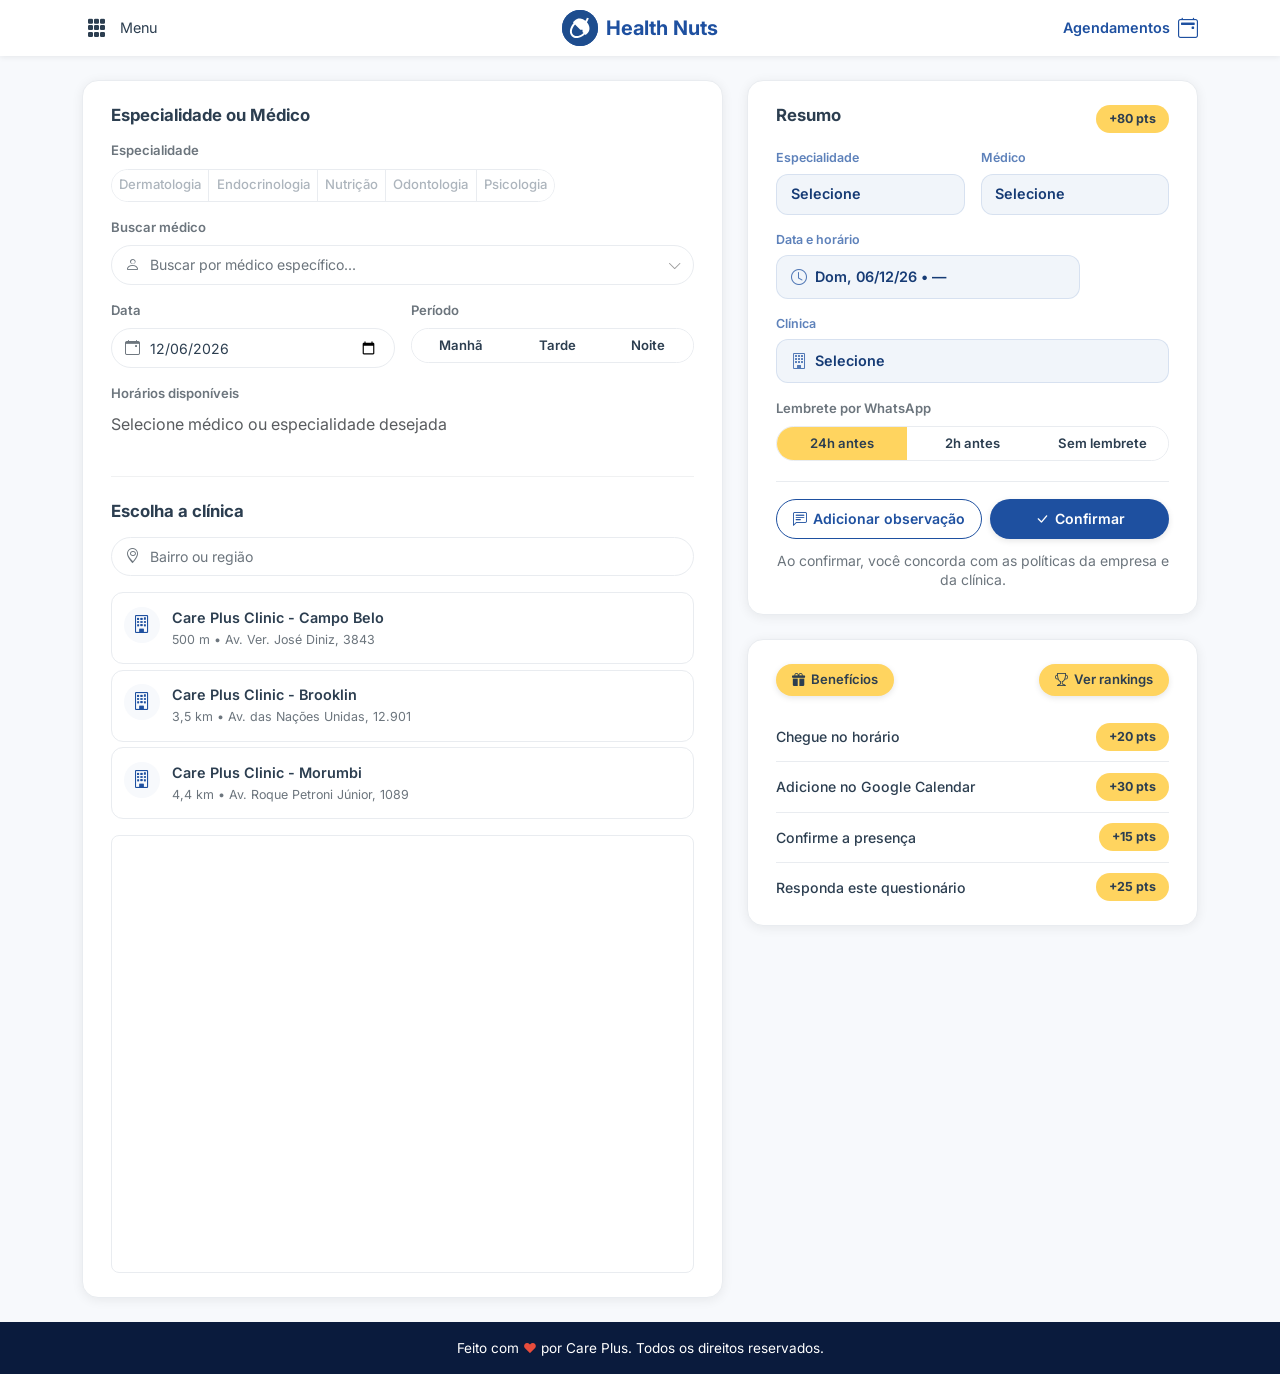
==== pages/agendamento.html @ a464fd6b "Verificacao pre agendamento funcionando" ====
<!DOCTYPE html>
<html lang="pt-BR">
<head>
  <meta charset="UTF-8">
  <meta name="viewport" content="width=device-width, initial-scale=1.0">
  <title>Health Nuts — Agendamento</title>

  <link rel="preconnect" href="https://fonts.googleapis.com">
  <link rel="preconnect" href="https://fonts.gstatic.com" crossorigin>
  <link href="https://fonts.googleapis.com/css2?family=Inter:wght@400;500;600;700&display=swap" rel="stylesheet">

  <link href="https://cdn.jsdelivr.net/npm/bootstrap@5.3.3/dist/css/bootstrap.min.css" rel="stylesheet">
  <link href="https://cdn.jsdelivr.net/npm/bootstrap-icons@1.11.3/font/bootstrap-icons.min.css" rel="stylesheet">

  <link rel="stylesheet" href="../css/style.css">
  <link rel="stylesheet" href="../css/responsive.css">
</head>
<body>

  <div id="header-placeholder"></div>

  <main class="py-4">
    <div class="container">
      <div class="row g-4">
        <!-- Coluna esquerda -->
        <div class="col-lg-7 d-flex flex-column gap-4">
          <div class="dashboard-card">
            <section aria-labelledby="schedule-specialty-title">
              <h2 class="dashboard-card__title mb-3" id="schedule-specialty-title">Especialidade ou Médico</h2>

              <p class="schedule-field-label mb-2">Especialidade</p>
              <div class="mb-3" id="specialties-filters" aria-label="Especialidade"></div>
              <p class="schedule-field-label mb-2">Buscar médico</p>
              <div class="ranking-search mb-3">
                <i class="bi bi-person ranking-search__icon" aria-hidden="true"></i>
                <input type="text" class="ranking-search__input" id="schedule-doctor-search" placeholder="Buscar por médico específico..." autocomplete="off" aria-label="Buscar por médico específico">
                <i class="bi bi-chevron-down dropdown-arrow"></i>
                <div id="doctor-dropdown" class="doctor-dropdown d-none"></div>
              </div>

              <div class="row g-3 mb-3">
                <div class="col-md-6">
                  <label class="schedule-field-label mb-2 d-block" for="schedule-date">Data</label>
                  <div class="ranking-search">
                    <i class="bi bi-calendar-event ranking-search__icon" aria-hidden="true"></i>
                    <input type="date" class="ranking-search__input schedule-date-input" id="schedule-date" aria-label="Data da consulta">
                  </div>
                </div>
                <div class="col-md-6">
                  <p class="schedule-field-label mb-2">Período</p>
                  <div class="ranking-filters__toggle w-100 flex-wrap" id="schedule-period" role="group" aria-label="Período do dia">
                    <button type="button" class="ranking-filters__toggle-btn flex-grow-1" data-period="manha">Manhã</button>
                    <button type="button" class="ranking-filters__toggle-btn flex-grow-1" data-period="tarde">Tarde</button>
                    <button type="button" class="ranking-filters__toggle-btn flex-grow-1" data-period="noite">Noite</button>
                  </div>
                </div>
              </div>

              <p class="schedule-field-label mb-2">Horários disponíveis</p>
              <div class="ranking-filters__pills flex-wrap" id="schedule-slots" role="group" aria-label="Horários disponíveis"></div>
            </section>
            <hr class="my-4 border-top border-1 border-secondary-subtle">
            <section aria-labelledby="schedule-clinic-title">
              <h2 class="dashboard-card__title mb-3" id="schedule-clinic-title">Escolha a clínica</h2>

              <div class="ranking-search mb-3">
                <i class="bi bi-geo-alt ranking-search__icon" aria-hidden="true"></i>
                <input type="search" class="ranking-search__input" id="schedule-location-search" placeholder="Bairro ou região" autocomplete="off" aria-label="Buscar localização da clínica">
              </div>

              <ul class="clinic-list list-unstyled mb-3" id="schedule-clinic-list" aria-label="Lista de clínicas"></ul>

              <div class="schedule-map ratio ratio-4x3 rounded-3 overflow-hidden">
                <iframe
                  class="schedule-map__iframe"
                  title="Mapa — Care Plus"
                  src="https://www.google.com/maps/embed?pb=!1m18!1m12!1m3!1d3657.1213657543467!2d-46.65725205624265!3d-23.564084224296913!2m3!1f0!2f0!3f0!3m2!1i1024!2i768!4f13.1!3m3!1m2!1s0x94ce59c7dbf9ff57%3A0x4ca8eb5c4f7ecca9!2sFIAP%20-%20Paulista!5e0!3m2!1spt-BR!2sbr!4v1777063893471!5m2!1spt-BR!2sbr" 
                  allowfullscreen=""
                  loading="lazy"
                  referrerpolicy="no-referrer-when-downgrade"></iframe>
              </div>
            </section>
          </div>
        </div>

        <!-- Coluna direita -->
        <div class="col-lg-5 d-flex flex-column gap-4">
          <section class="dashboard-card schedule-summary-card" aria-labelledby="schedule-summary-title">
            <div class="d-flex justify-content-between align-items-start mb-3">
              <h2 class="dashboard-card__title mb-0" id="schedule-summary-title">Resumo</h2>
              <span class="badge-pts badge-pts--yellow">+80 pts</span>
            </div>

            <!-- Especialidade e médico em duas colunas (Figma) -->
            <div class="row g-3 mb-3">
              <div class="col-sm-6">
                <div class="schedule-summary-label" id="lbl-summary-specialty">Especialidade</div>
                <div class="schedule-summary-field" id="summary-specialty-wrap" aria-labelledby="lbl-summary-specialty">
                  <span id="summary-specialty">Endocrinologia</span>
                </div>
              </div>
              <div class="col-sm-6">
                <div class="schedule-summary-label" id="lbl-summary-doctor">Médico</div>
                <div class="schedule-summary-field" id="summary-doctor-wrap" aria-labelledby="lbl-summary-doctor">
                  <span id="summary-doctor">Dra. Cora Coralina</span>
                </div>
              </div>
            </div>

            <div class="mb-3">
              <div class="schedule-summary-label" id="lbl-summary-datetime">Data e horário</div>
              <div class="schedule-summary-field schedule-summary-field--datetime d-flex align-items-center gap-2" id="summary-datetime-wrap" aria-labelledby="lbl-summary-datetime">
                <i class="bi bi-clock schedule-summary-field__icon" aria-hidden="true"></i>
                <span id="summary-datetime">Qua, 03/10/25 • 09:00</span>
              </div>
            </div>

            <div class="mb-3">
              <div class="schedule-summary-label" id="lbl-summary-clinic">Clínica</div>
              <div class="schedule-summary-field d-flex align-items-center gap-2" id="summary-clinic-wrap" aria-labelledby="lbl-summary-clinic">
                <i class="bi bi-building schedule-summary-field__icon" aria-hidden="true"></i>
                <span id="summary-clinic">Care Plus Clinic - Campo Belo</span>
              </div>
            </div>

            <p class="schedule-field-label mb-2">Lembrete por WhatsApp</p>
            <div class="ranking-filters__toggle w-100 flex-wrap mb-0" id="schedule-reminder" role="group" aria-label="Lembrete por WhatsApp">
              <button type="button" class="ranking-filters__toggle-btn ranking-filters__toggle-btn--accent-active" data-reminder="24h">24h antes</button>
              <button type="button" class="ranking-filters__toggle-btn" data-reminder="2h">2h antes</button>
              <button type="button" class="ranking-filters__toggle-btn" data-reminder="none">Sem lembrete</button>
            </div>

            <footer class="schedule-summary-footer">
              <div class="collapse schedule-summary-footer__collapse" id="schedule-observation-collapse">
                <label class="schedule-summary-label d-block" for="schedule-observation">Sua observação</label>
                <textarea class="form-control schedule-summary-observation-input mb-2" id="schedule-observation" rows="2" placeholder="Digite sua observação para a clínica…"></textarea>
              </div>
              <div class="d-flex flex-wrap gap-2 align-items-stretch schedule-summary-footer__actions">
                <button type="button" class="btn schedule-summary-btn-outline flex-shrink-0" data-bs-toggle="collapse" data-bs-target="#schedule-observation-collapse" aria-expanded="false" aria-controls="schedule-observation-collapse">
                  <i class="bi bi-chat-left-text" aria-hidden="true"></i> Adicionar observação
                </button>
                <button type="button" class="btn btn-primary-custom schedule-summary-btn-confirm flex-grow-1" id="btn-confirm-schedule">
                  <i class="bi bi-check-lg" aria-hidden="true"></i> Confirmar
                </button>
              </div>
              <p class="schedule-legal text-secondary small mb-0 text-center">
                Ao confirmar, você concorda com as políticas da empresa e da clínica.
              </p>
            </footer>
          </section>

          <section class="dashboard-card" aria-labelledby="schedule-benefits-title">
            <div class="d-flex flex-wrap justify-content-between align-items-center gap-2 mb-3">
              <h2 class="dashboard-card__title mb-0 visually-hidden" id="schedule-benefits-title">Benefícios</h2>
              <span class="btn-accent schedule-benefits-tag mb-0">
                <i class="bi bi-gift-fill" aria-hidden="true"></i> Benefícios
              </span>
              <a href="rankings.html" class="btn btn-accent btn-sm">
                <i class="bi bi-trophy" aria-hidden="true"></i> Ver rankings
              </a>
            </div>
            <ul class="schedule-benefits-list list-unstyled mb-0" id="schedule-benefits-list"></ul>
          </section>
        </div>
      </div>
    </div>
  </main>

  <div id="footer-placeholder"></div>

  <script src="https://cdn.jsdelivr.net/npm/bootstrap@5.3.3/dist/js/bootstrap.bundle.min.js"></script>

  <script src="../mocks/data/mock-data.js"></script>
  <script src="../mocks/behaviors/mock-behaviors.js"></script>

  <script src="../js/components.js"></script>
  <script src="../js/agendamento.js"></script>
  <script src="../js/functions.js"></script>

</body>
</html>
---- css/style.css ----
/* ===== CSS Variables (Paleta Health Nuts) ===== */
:root {
  --color-primary: #1E50A0;
  --color-primary-dark: #163B75;
  --color-accent: #FFD45F;
  --color-accent-hover: #FFC932;
  --color-success: #62C479;
  --color-success-dark: #4CAF50;
  --color-bg: #F7F9FC;
  --color-card: #FFFFFF;
  --color-text: #2C3E50;
  --color-text-secondary: #6C757D;
  --color-footer-bg: #0A1B3D;
  --color-white: #FFFFFF;
  --color-border: #E9ECF0;
  --radius-card: 1rem;
  --radius-btn: 2rem;
  --radius-stat: 0.75rem;
  --shadow-card: 0 2px 12px rgba(0, 0, 0, 0.07);
  --shadow-btn: 0 2px 6px rgba(0, 0, 0, 0.10);
  --transition-base: 0.3s ease;
}

/* ===== Reset & Base ===== */
*,
*::before,
*::after {
  box-sizing: border-box;
}

body {
  font-family: 'Inter', system-ui, -apple-system, sans-serif;
  background-color: var(--color-bg);
  color: var(--color-text);
  min-height: 100vh;
  display: flex;
  flex-direction: column;
}

main {
  flex: 1;
}

a {
  text-decoration: none;
  color: inherit;
}

/* ===== Header ===== */
.header {
  background-color: var(--color-white);
  box-shadow: 0 1px 6px rgba(0, 0, 0, 0.08);
  position: sticky;
  top: 0;
  z-index: 1030;
}

.header__logo-icon {
  width: 36px;
  height: 36px;
  background-color: var(--color-primary);
  border-radius: 50%;
  display: inline-flex;
  align-items: center;
  justify-content: center;
  color: var(--color-white);
  font-size: 1.1rem;
}

.header__brand {
  font-weight: 700;
  font-size: 1.25rem;
  color: var(--color-primary);
}

.header__nav-link {
  color: var(--color-text);
  font-size: 0.9rem;
  transition: color var(--transition-base);
}

.header__nav-link:hover {
  color: var(--color-primary);
}

/* ===== Dashboard Cards ===== */
.dashboard-card {
  background-color: var(--color-card);
  border-radius: var(--radius-card);
  box-shadow: var(--shadow-card);
  border: 1px solid var(--color-border);
  padding: 1.25rem 1.5rem;
  transition: box-shadow var(--transition-base);
}

.dashboard-card:hover {
  box-shadow: 0 4px 18px rgba(0, 0, 0, 0.10);
}

.dashboard-card__title {
  font-size: 1.05rem;
  font-weight: 700;
  color: var(--color-text);
  margin: 0;
}

/* ===== Botões Personalizados ===== */
.btn-accent {
  background-color: var(--color-accent);
  color: var(--color-text);
  border: none;
  border-radius: var(--radius-btn);
  font-weight: 600;
  font-size: 0.82rem;
  padding: 0.4rem 1rem;
  box-shadow: var(--shadow-btn);
  transition: all var(--transition-base);
  display: inline-flex;
  align-items: center;
  gap: 0.35rem;
}

.btn-accent:hover {
  background-color: var(--color-accent-hover);
  color: var(--color-text);
  transform: translateY(-1px);
  box-shadow: 0 4px 10px rgba(0, 0, 0, 0.13);
}

.btn-accent:active {
  transform: translateY(0);
}

.btn-primary-custom {
  background-color: var(--color-primary);
  color: var(--color-white);
  border: none;
  border-radius: var(--radius-btn);
  font-weight: 600;
  font-size: 0.88rem;
  padding: 0.5rem 1.2rem;
  box-shadow: var(--shadow-btn);
  transition: all var(--transition-base);
  display: inline-flex;
  align-items: center;
  gap: 0.4rem;
}

.btn-primary-custom:hover {
  background-color: var(--color-primary-dark);
  color: var(--color-white);
  transform: translateY(-1px);
  box-shadow: 0 4px 10px rgba(0, 0, 0, 0.18);
}

.btn-primary-custom:active {
  transform: translateY(0);
}

/* ===== Stat Boxes (Nuts, Consultas, Ranking) ===== */
.stat-box {
  background-color: var(--color-accent);
  border-radius: var(--radius-stat);
  padding: 0.75rem 1rem;
  display: flex;
  flex-direction: column;
  gap: 0.15rem;
  transition: transform var(--transition-base);
  width: 100%;
  height: 100%;
}

.stat-box:hover {
  transform: scale(1.02);
}

.stat-box__label {
  font-size: 0.72rem;
  font-weight: 500;
  color: var(--color-text);
  opacity: 0.7;
}

.stat-box__value {
  font-size: 1.3rem;
  font-weight: 700;
  color: var(--color-text);
  display: flex;
  align-items: center;
  justify-content: center;
  text-align: center;
  height: 100%;
}

.stat-box__icon {
  font-size: 1.2rem;
  opacity: 0.7;
}

/* ===== Priority Message ===== */
.priority-msg {
  font-size: 0.82rem;
  color: var(--color-text-secondary);
}

.priority-msg__dot {
  display: inline-block;
  width: 10px;
  height: 10px;
  border-radius: 50%;
  background-color: var(--color-success);
  margin-right: 0.4rem;
  vertical-align: middle;
}

/* ===== Badge de Pontos ===== */
.badge-pts {
  background-color: var(--color-success);
  color: var(--color-white);
  font-weight: 700;
  font-size: 0.78rem;
  border-radius: var(--radius-btn);
  padding: 0.3rem 0.8rem;
}

.badge-pts--yellow {
  background-color: var(--color-accent);
  color: var(--color-text);
}

/* ===== Ranking List ===== */
.ranking-item {
  display: flex;
  align-items: center;
  padding: 0.55rem 0;
  border-bottom: 1px solid var(--color-border);
}

.ranking-item:last-child {
  border-bottom: none;
}

.ranking-item__icon {
  width: 36px;
  height: 36px;
  border-radius: 50%;
  background-color: var(--color-bg);
  display: flex;
  align-items: center;
  justify-content: center;
  font-size: 1.1rem;
  flex-shrink: 0;
}

.ranking-item__info {
  flex: 1;
  margin-left: 0.75rem;
}

.ranking-item__name {
  font-weight: 600;
  font-size: 0.9rem;
  color: var(--color-text);
}

.ranking-item__pts {
  font-size: 0.75rem;
  color: var(--color-text-secondary);
}

.ranking-item__rank {
  background-color: var(--color-accent);
  color: var(--color-text);
  font-weight: 700;
  font-size: 0.75rem;
  border-radius: 50%;
  width: 38px;
  height: 38px;
  display: flex;
  align-items: center;
  justify-content: center;
  flex-shrink: 0;
}

/* ===== Appointment List ===== */
.appointment-item {
  padding: 0.6rem 0;
  border-bottom: 1px solid var(--color-border);
}

.appointment-item:last-child {
  border-bottom: none;
}

.appointment-item__specialty {
  font-weight: 700;
  font-size: 0.9rem;
  color: var(--color-text);
}

.appointment-item__detail {
  font-size: 0.78rem;
  color: var(--color-text-secondary);
}

/* ===== Badges Section ===== */
.badges-categories {
  display: flex;
  flex-wrap: wrap;
  gap: 0.5rem;
  margin-bottom: 0.75rem;
}

.badges-categories__tag {
  font-size: 0.72rem;
  color: var(--color-text-secondary);
  background: var(--color-bg);
  padding: 0.2rem 0.6rem;
  border-radius: 0.5rem;
}

.badges-icons {
  display: flex;
  gap: 1.5rem;
  align-items: flex-end;
}

.badges-icons__tree {
  font-size: 2.2rem;
  color: var(--color-success-dark);
  opacity: 0.85;
}

/* ===== Mission / Streak Cards ===== */
.mission-card,
.streak-card {
  display: flex;
  align-items: center;
  justify-content: space-between;
}

.mission-card__text,
.streak-card__text {
  flex: 1;
}

.mission-card__label,
.streak-card__sub {
  font-size: 0.75rem;
  color: var(--color-text-secondary);
}

.mission-card__desc,
.streak-card__title {
  font-weight: 700;
  font-size: 0.95rem;
  color: var(--color-text);
}

/* ===== Shared: Icon Circle (usado em streak, notificações, etc.) ===== */
.icon-circle {
  width: 40px;
  height: 40px;
  border-radius: 50%;
  display: flex;
  align-items: center;
  justify-content: center;
  font-size: 1.1rem;
  flex-shrink: 0;
}

.icon-circle--accent {
  background-color: var(--color-accent);
  color: var(--color-text);
}

.icon-circle--primary {
  background-color: var(--color-primary);
  color: var(--color-white);
}

/* ===== Footer ===== */
.footer {
  background-color: var(--color-footer-bg);
  color: var(--color-white);
  font-size: 0.85rem;
  padding: 1rem 0;
  text-align: center;
}

.footer__heart {
  color: #E74C3C;
}

/* ===== Header: active nav ===== */
.header__nav-link.active {
  color: var(--color-primary);
  font-weight: 600;
}

/* ===== Notification Inbox ===== */
.notification-inbox__mark-read {
  transition: color var(--transition-base);
}

.notification-inbox__mark-read:hover {
  color: var(--color-primary);
}

/* ===== Notification Groups ===== */
.notification-group {
  margin-bottom: 0.5rem;
}

.notification-group__title {
  font-size: 0.78rem;
  font-weight: 600;
  color: var(--color-text-secondary);
  text-transform: uppercase;
  letter-spacing: 0.03em;
  margin: 1rem 0 0.5rem;
}

/* ===== Notification Item ===== */
.notification-item {
  display: flex;
  align-items: center;
  gap: 0.85rem;
  padding: 0.85rem 0.75rem;
  border-radius: var(--radius-stat);
  border: 1px solid var(--color-border);
  margin-bottom: 0.5rem;
  background: var(--color-card);
  transition: box-shadow var(--transition-base), border-color var(--transition-base);
}

.notification-item:hover {
  box-shadow: 0 2px 10px rgba(0, 0, 0, 0.06);
  border-color: var(--color-primary);
}

.notification-item--unread {
  border-left: 3px solid var(--color-primary);
}

.notification-item__body {
  flex: 1;
  min-width: 0;
  display: flex;
  flex-direction: column;
  gap: 0.15rem;
}

.notification-item__title {
  font-weight: 600;
  font-size: 0.88rem;
  color: var(--color-text);
}

.notification-item__subtitle {
  font-size: 0.78rem;
  color: var(--color-text-secondary);
  white-space: nowrap;
  overflow: hidden;
  text-overflow: ellipsis;
}

.notification-item__actions {
  display: flex;
  align-items: center;
  gap: 0.5rem;
  flex-shrink: 0;
}

.notification-item__cta {
  font-size: 0.78rem;
  padding: 0.3rem 0.75rem;
  white-space: nowrap;
}

/* ===== End-of-list placeholder ===== */
.notification-list__end {
  display: flex;
  flex-direction: column;
  align-items: center;
  gap: 0.4rem;
  padding: 1.5rem 0;
  margin-top: 0.75rem;
  border: 2px dashed var(--color-border);
  border-radius: var(--radius-stat);
  color: var(--color-text-secondary);
  font-size: 0.85rem;
}

.notification-list__end i {
  font-size: 1.4rem;
  opacity: 0.5;
}

/* ===== Loading spinner (feedback visual) ===== */
.spinner-border-sm {
  width: 1rem;
  height: 1rem;
  border-width: 0.15em;
}

/* ===== Sidebar Menu (Offcanvas) ===== */
#mainMenu {
  max-width: 280px;
}

#mainMenu .offcanvas-header {
  border-bottom: 1px solid var(--color-border);
}

#mainMenu .offcanvas-title {
  font-size: 1rem;
  font-weight: 700;
  color: var(--color-primary);
}

.sidebar-menu {
  display: flex;
  flex-direction: column;
  padding: 0.5rem 0;
}

.sidebar-menu__item {
  display: flex;
  align-items: center;
  gap: 0.75rem;
  padding: 0.85rem 1.5rem;
  font-size: 0.95rem;
  font-weight: 600;
  color: var(--color-text);
  text-decoration: none;
  transition: background-color var(--transition-base), color var(--transition-base);
}

.sidebar-menu__item:hover {
  background-color: var(--color-bg);
  color: var(--color-primary);
}

.sidebar-menu__item--active {
  color: var(--color-primary);
  background-color: var(--color-bg);
  border-left: 3px solid var(--color-primary);
  padding-left: calc(1.5rem - 3px);
}

.sidebar-menu__item i {
  font-size: 1.15rem;
  width: 1.25rem;
  text-align: center;
  flex-shrink: 0;
}

.sidebar-menu__divider {
  margin: 0.35rem 1.5rem;
  border-color: var(--color-border);
  opacity: 1;
}

/* ===== Rankings: Filtros ===== */
.ranking-filters__label {
  font-size: 0.88rem;
  font-weight: 600;
  color: var(--color-text);
  font-style: italic;
}

.ranking-filters {
  display: flex;
  flex-wrap: wrap;
  align-items: center;
  gap: 0.75rem;
  padding: 1rem 0;
}

.ranking-filters__pills {
  display: flex;
  gap: 0.4rem;
  overflow-x: auto;
  -webkit-overflow-scrolling: touch;
  scrollbar-width: none;
  min-width: 0;
}

.ranking-filters__pills::-webkit-scrollbar {
  display: none;
}

.ranking-filters__pill {
  background: var(--color-card);
  color: var(--color-text);
  border: 1px solid var(--color-border);
  border-radius: var(--radius-btn);
  font-size: 0.82rem;
  font-weight: 500;
  padding: 0.35rem 0.9rem;
  white-space: nowrap;
  cursor: pointer;
  transition: all var(--transition-base);
}

.ranking-filters__pill:hover {
  border-color: var(--color-primary);
  color: var(--color-primary);
}

.ranking-filters__pill--active {
  background-color: var(--color-primary);
  color: var(--color-white);
  border-color: var(--color-primary);
}

.ranking-filters__pill--active:hover {
  color: var(--color-white);
}

.ranking-filters__toggle {
  display: inline-flex;
  border: 1px solid var(--color-border);
  border-radius: var(--radius-btn);
  overflow: hidden;
}

.ranking-filters__toggle-btn {
  background: var(--color-card);
  color: var(--color-text);
  border: none;
  font-size: 0.82rem;
  font-weight: 600;
  padding: 0.4rem 1rem;
  cursor: pointer;
  transition: all var(--transition-base);
}

.ranking-filters__toggle-btn:hover {
  color: var(--color-primary);
}

.ranking-filters__toggle-btn--active {
  background-color: var(--color-primary);
  color: var(--color-white);
}

.ranking-filters__toggle-btn--active:hover {
  color: var(--color-white);
}

.specialties-filters__toggle {
  display: inline-flex;
  border: 1px solid var(--color-border);
  border-radius: var(--radius-btn);
  overflow: hidden;
}

.specialties-filters__toggle-btn {
  background: var(--color-card);
  color: var(--bs-gray-500);
  border: none;
  font-size: 0.82rem;
  font-weight: 600;
  padding: 0.4rem 1rem;
  cursor: pointer;
  transition: all var(--transition-base);
}

.specialties-filters__toggle-btn:hover {
  color: var(--color-accent-hover);
}

.specialties-filters__toggle-btn--active {
  background-color: var(--color-accent);
  color: var(--color-text);
}

.specialties-filters__toggle-btn--active:hover {
  color: var(--color-white);
}


/* ===== Rankings: Podio Top 3 ===== */
.ranking-podium {
  display: flex;
  gap: 0.75rem;
  justify-content: center;
}

.ranking-podium__item {
  display: flex;
  flex-direction: column;
  align-items: center;
  gap: 0.35rem;
  padding: 1rem 1.25rem;
  border-radius: var(--radius-stat);
  min-width: 110px;
  flex: 1;
  text-align: center;
  font-weight: 700;
}

.ranking-podium__item--gold {
  background: linear-gradient(135deg, #D4A843, #E8C860);
  color: var(--color-white);
}

.ranking-podium__item--silver {
  background: linear-gradient(135deg, #9E9E9E, #BDBDBD);
  color: var(--color-white);
}

.ranking-podium__item--bronze {
  background: linear-gradient(135deg, #CD7F32, #D4944A);
  color: var(--color-white);
}

.ranking-podium__avatar {
  width: 42px;
  height: 42px;
  border-radius: 50%;
  background: rgba(255, 255, 255, 0.3);
  display: flex;
  align-items: center;
  justify-content: center;
  font-size: 1.3rem;
}

.ranking-podium__name {
  font-weight: 900;
  font-size: 1rem;
  color: var(--color-primary);
}

.ranking-podium__pts {
  font-size: 0.78rem;
  opacity: 0.9;
}

/* ===== Rankings: Busca ===== */
.ranking-search {
  position: relative;
}

.ranking-search__icon {
  position: absolute;
  left: 0.85rem;
  top: 50%;
  transform: translateY(-50%);
  color: var(--color-text-secondary);
  font-size: 0.95rem;
  pointer-events: none;
}

.ranking-search__input {
  width: 100%;
  border: 1px solid var(--color-border);
  border-radius: var(--radius-btn);
  padding: 0.5rem 1rem 0.5rem 2.4rem;
  font-size: 0.88rem;
  font-family: inherit;
  color: var(--color-text);
  background: var(--color-card);
  transition: border-color var(--transition-base);
}

.ranking-search__input::placeholder {
  color: var(--color-text-secondary);
}

.ranking-search__input:focus {
  outline: none;
  border-color: var(--color-primary);
  box-shadow: 0 0 0 2px rgba(30, 80, 160, 0.12);
}

/* ===== Rankings: Lista Geral ===== */
.ranking-general__item {
  display: flex;
  align-items: center;
  gap: 0.75rem;
  padding: 0.75rem 0.85rem;
  border: 1px solid var(--color-border);
  border-radius: var(--radius-stat);
  margin-bottom: 0.5rem;
  background: var(--color-card);
  transition: box-shadow var(--transition-base), border-color var(--transition-base);
}

.ranking-general__item:hover {
  box-shadow: 0 2px 10px rgba(52, 18, 18, 0.06);
  border-color: var(--color-primary);
}

.ranking-general__item--current {
  border-left: 3px solid var(--color-primary);
  background-color: rgba(30, 80, 160, 0.04);
}

.ranking-general__position {
  background-color: var(--color-accent);
  color: var(--color-text);
  font-weight: 700;
  font-size: 0.78rem;
  border-radius: 50%;
  width: 40px;
  height: 40px;
  display: flex;
  align-items: center;
  justify-content: center;
  flex-shrink: 0;
}

.ranking-general__avatar {
  width: 36px;
  height: 36px;
  border-radius: 50%;
  background-color: var(--color-bg);
  display: flex;
  align-items: center;
  justify-content: center;
  font-size: 1rem;
  color: var(--color-text-secondary);
  flex-shrink: 0;
}

.ranking-general__info {
  flex: 1;
  min-width: 0;
  display: flex;
  flex-direction: column;
  gap: 0.1rem;
}

.ranking-general__name {
  font-weight: 600;
  font-size: 0.9rem;
  color: var(--color-text);
}

.ranking-general__pts {
  font-size: 0.75rem;
  color: var(--color-text-secondary);
}

.ranking-general__gain {
  font-size: 0.82rem;
  font-weight: 600;
  color: var(--color-success);
  white-space: nowrap;
  flex-shrink: 0;
}

/* ===== Rankings: Historico de Pontos ===== */
.points-history__item {
  display: flex;
  align-items: center;
  gap: 0.75rem;
  padding: 0.75rem 0;
  border-bottom: 1px solid var(--color-border);
}

.points-history__item:last-child {
  border-bottom: none;
}

.points-history__info {
  flex: 1;
  min-width: 0;
  display: flex;
  flex-direction: column;
  gap: 0.1rem;
}

.points-history__title {
  font-weight: 600;
  font-size: 0.9rem;
  color: var(--color-text);
}

.points-history__subtitle {
  font-size: 0.78rem;
  color: var(--color-text-secondary);
}

.points-history__meta {
  display: flex;
  align-items: center;
  gap: 0.75rem;
  flex-shrink: 0;
}

.points-history__nuts,
.points-history__pts {
  font-size: 0.82rem;
  font-weight: 600;
  color: var(--color-success);
  white-space: nowrap;
}

.points-history__expiry {
  font-size: 0.72rem;
  color: var(--color-text-secondary);
  white-space: nowrap;
  text-align: right;
  line-height: 1.3;
}

/* ===== Regulamento: Filtros ===== */
.specialties-filters__pills {
  display: inline-flex;
  gap: 0;
  overflow-x: auto;
  -webkit-overflow-scrolling: touch;
  scrollbar-width: none;
  min-width: 0;
  border: 1px solid var(--color-border); 
  border-radius: var(--radius-btn);      
  overflow: hidden;     
}

.specialties-filters__pills::-webkit-scrollbar {
  display: none;
}

.specialties-filters__pill {
  background: var(--color-card);
  color: var(--bs-gray-500);
  border: none;
  border-right: 1px solid var(--color-border);
  font-size: 0.82rem;
  font-weight: 500;
  padding: 0.35rem 0.45rem;
  white-space: nowrap;
  cursor: pointer;
  transition: all var(--transition-base);
  border-radius: 0;
}

.specialties-filters__pill:last-child {
  border-right: none;
}

.specialties-filters__pill:hover {
  border-color: var(--color-accent-hover);
  color: var(--color-accent-hover);
}

.specialties-filters__pill--active {
  background-color: var(--color-accent);
  color: var(--color-text);
  border-color: var(--color-accent);
}

.specialties-filters__pill--active:hover {
  color: var(--color-white);
}

.pdf-viewer {
  width: 100%;
  height: 70vh;
  border: none;
}

.actions__item {
  display: flex;
  align-items: center;
  gap: 0.75rem;
  padding: 0.75rem 0.85rem;
  border: 1px solid var(--color-border);
  border-radius: var(--radius-stat);
  margin-bottom: 0.5rem;
  background: var(--color-card);
  transition: box-shadow var(--transition-base), border-color var(--transition-base);

}

.actions__info {
  flex: 1;
  min-width: 0;
  display: flex;
  flex-direction: column;
  gap: 0.1rem;
}

.actions__title {
  font-weight: 600;
  font-size: 0.9rem;
  color: var(--color-text);
}

.actions__subtitle {
  font-size: 0.78rem;
  color: var(--color-text-secondary);
}

.actions__meta {
  display: flex;
  align-items: center;
  gap: 0.75rem;
  flex-shrink: 0;
}

.actions__nuts,
.actions__pts {
  font-size: 0.82rem;
  font-weight: 600;
  color: var(--color-success);
  white-space: nowrap;
}

.actions__expiry {
  font-size: 0.72rem;
  color: var(--color-text-secondary);
  white-space: nowrap;
  text-align: right;
  line-height: 1.3;
}

.badge__item {
  display: flex;
  align-items: center;
  gap: 0.75rem;
  padding: 0.75rem 0.85rem;
  border: 1px solid var(--color-border);
  border-radius: var(--radius-stat);
  margin-bottom: 0.5rem;
  background: var(--color-card);
  transition: box-shadow var(--transition-base), border-color var(--transition-base);
}

.badge__item:hover {
  box-shadow: 0 2px 10px rgba(52, 18, 18, 0.06);
  border-color: var(--color-primary);
}

.badge__avatar {
  width: 36px;
  height: 36px;
  border-radius: 50%;
  background-color: var(--color-bg);
  display: flex;
  align-items: center;
  justify-content: center;
  font-size: 1rem;
  color: var(--color-text-secondary);
  flex-shrink: 0;
}

.badge__info {
  flex: 1;
  min-width: 0;
  display: flex;
  flex-direction: column;
  gap: 0.1rem;
}

.badge__name {
  font-weight: 600;
  font-size: 0.9rem;
  color: var(--color-text);
}

.badge__level {
  font-size: 0.75rem;
  color: var(--color-text-secondary);
}


.badge__gain {
  font-size: 0.82rem;
  font-weight: 600;
  color: var(--bs-gray-500);
  white-space: nowrap;
  flex-shrink: 0;
  white-space: normal;       /* permite quebra de linha */
  word-wrap: break-word;     /* quebra palavras longas */
  text-align: center;    
  width: 300px;    
}

.badge__summary {  
  width: 250px;    
}

/* ===== Agendamento: variantes (ativo amarelo, sem alterar Rankings) ===== */
.ranking-filters__pill--accent-active {
  background-color: var(--color-accent);
  color: var(--color-text);
  border-color: var(--color-accent);
}

.ranking-filters__pill--accent-active:hover {
  background-color: var(--color-accent-hover);
  color: var(--color-text);
  border-color: var(--color-accent-hover);
}

.ranking-filters__toggle-btn--accent-active {
  background-color: var(--color-accent);
  color: var(--color-text);
}

.ranking-filters__toggle-btn--accent-active:hover {
  background-color: var(--color-accent-hover);
  color: var(--color-text);
}
/* ===== Agendamento: página e formulário ===== */

.schedule-page__eyebrow {
  letter-spacing: 0.02em;
}

.schedule-field-label {
  font-size: 0.82rem;
  font-weight: 600;
  color: var(--color-text-secondary);
  margin-bottom: 0;
}

.schedule-summary-card .schedule-summary-label {
  font-size: 0.78rem;
  font-weight: 600;
  color: rgba(30, 80, 160, 0.72);
  margin-bottom: 0.35rem;
}

.schedule-summary-field {
  width: 100%;
  border: 1px solid rgba(30, 80, 160, 0.12);
  border-radius: var(--radius-stat);
  padding: 0.55rem 0.85rem;
  background-color: rgba(30, 80, 160, 0.06);
  font-size: 0.9rem;
  font-weight: 600;
  color: var(--color-primary-dark);
}

.schedule-summary-field__icon {
  color: var(--color-primary);
  opacity: 0.75;
  font-size: 1rem;
}

/* Data/horário: largura média como no Figma */
.schedule-summary-field--datetime {
  width: 100%;
}

@media (min-width: 400px) {
  .schedule-summary-field--datetime {
    width: auto;
    min-width: 11rem;
    max-width: 19rem;
  }
}

.schedule-summary-footer {
  margin-top: 1.25rem;
  padding-top: 1.1rem;
  border-top: 1px solid var(--color-border);
}

.schedule-summary-footer__actions {
  margin-bottom: 0.85rem;
}

.schedule-summary-btn-outline {
  border: 1px solid var(--color-primary);
  color: var(--color-primary);
  background-color: var(--color-card);
  border-radius: var(--radius-btn);
  font-weight: 600;
  font-size: 0.88rem;
  padding: 0.5rem 1rem;
  display: inline-flex;
  align-items: center;
  gap: 0.4rem;
  transition: background-color var(--transition-base), color var(--transition-base), border-color var(--transition-base);
}

.schedule-summary-btn-outline:hover {
  background-color: rgba(30, 80, 160, 0.08);
  color: var(--color-primary-dark);
  border-color: var(--color-primary-dark);
}

.schedule-summary-btn-confirm {
  min-width: 0;
  justify-content: center;
  padding-top: 0.55rem;
  padding-bottom: 0.55rem;
}

.schedule-summary-observation-input {
  border-color: rgba(30, 80, 160, 0.2);
  border-radius: var(--radius-stat);
  font-size: 0.88rem;
}

.schedule-summary-observation-input:focus {
  border-color: var(--color-primary);
  box-shadow: 0 0 0 2px rgba(30, 80, 160, 0.12);
}

.schedule-date-input {
  min-height: 2.5rem;
  color-scheme: light;
}

/* ===== Agendamento: lista de clínicas ===== */
.clinic-list {
  margin-bottom: 0;
}

.clinic-list__item {
  display: flex;
  align-items: flex-start;
  gap: 0.75rem;
  width: 100%;
  text-align: left;
  padding: 0.85rem 0.75rem;
  margin-bottom: 0.35rem;
  border: 1px solid var(--color-border);
  border-radius: var(--radius-stat);
  background: var(--color-card);
  cursor: pointer;
  transition: border-color var(--transition-base), box-shadow var(--transition-base);
  font-family: inherit;
  color: inherit;
}

.clinic-list__item:hover {
  border-color: var(--color-primary);
  box-shadow: 0 2px 8px rgba(30, 80, 160, 0.08);
}

.clinic-list__item--active {
  border-color: var(--color-primary);
  background-color: rgba(30, 80, 160, 0.04);
}

.clinic-list__icon {
  flex-shrink: 0;
  width: 2.25rem;
  height: 2.25rem;
  border-radius: 50%;
  background: var(--color-bg);
  display: flex;
  align-items: center;
  justify-content: center;
  color: var(--color-primary);
  font-size: 1.1rem;
}

.clinic-list__body {
  flex: 1;
  min-width: 0;
}

.clinic-list__title {
  display: block;
  font-weight: 600;
  font-size: 0.9rem;
  color: var(--color-text);
}

.clinic-list__detail {
  display: block;
  font-size: 0.78rem;
  color: var(--color-text-secondary);
  margin-top: 0.15rem;
}

/* ===== Agendamento: mapa embed ===== */
.schedule-map {
  border: 1px solid var(--color-border);
}

.schedule-map__iframe {
  width: 100%;
  height: 100%;
  border: 0;
  display: block;
}

/* ===== Agendamento: benefícios (card lateral) ===== */
.schedule-benefits-tag {
  cursor: default;
  pointer-events: none;
}

.schedule-benefits-list__row {
  display: flex;
  align-items: center;
  justify-content: space-between;
  gap: 0.75rem;
  padding: 0.65rem 0;
  border-bottom: 1px solid var(--color-border);
}

.schedule-benefits-list__row:last-child {
  border-bottom: none;
  padding-bottom: 0;
}

.schedule-benefits-list__label {
  font-size: 0.88rem;
  font-weight: 500;
  color: var(--color-text);
}

.schedule-legal {
  line-height: 1.35;
}

.ranking-general__item--estimated {
  border: 2px dashed var(--color-accent);
  background-color: rgba(255, 212, 95, 0.15);
}

.specialties-filters__pill:disabled,
.specialties-filters__toggle-btn:disabled {
  opacity: 0.4;
  pointer-events: none;
}

.doctor-dropdown {
  position: absolute;
  width: 100%;
  background: #fff;
  border-radius: 8px;
  border: 1px solid #ddd;
  max-height: 200px;
  overflow-y: auto;
  z-index: 10;
}

.doctor-dropdown__item {
  padding: 10px;
  cursor: pointer;
}

.doctor-dropdown__item:hover {
  background: #f5f5f5;
}

.dropdown-arrow {
  position: absolute;
  right: 12px;
  top: 50%;
  transform: translateY(-50%);
  font-size: 14px;
  color: #999;
  pointer-events: none; /* não atrapalha o clique */
  transition: transform 0.2s ease;
}

.is-invalid {
  border: 2px solid #dc3545 !important;
  border-radius: 6px;
}
---- css/responsive.css ----
/* ===== Mobile-first responsive adjustments ===== */

/* Extra-small (< 576px) — base styles */
.dashboard-card {
  padding: 1rem 1.1rem;
}

.stat-box__value {
  font-size: 1.1rem;
}

.dashboard-card__title {
  font-size: 0.95rem;
}

.header__brand {
  font-size: 1.05rem;
}

/* Notifications: stack item actions on small screens */
.notification-item {
  flex-wrap: wrap;
}

.notification-item__subtitle {
  white-space: normal;
}

.notification-item__actions {
  width: 100%;
  justify-content: flex-end;
  margin-top: 0.35rem;
}

/* Small devices (>= 576px) */
@media (min-width: 576px) {
  .dashboard-card {
    padding: 1.15rem 1.35rem;
  }

  .stat-box__value {
    font-size: 1.2rem;
  }

  .dashboard-card__title {
    font-size: 1rem;
  }

  .notification-item {
    flex-wrap: nowrap;
  }

  .notification-item__actions {
    width: auto;
    margin-top: 0;
  }
}

/* Medium devices (>= 768px) */
@media (min-width: 768px) {
  .dashboard-card {
    padding: 1.25rem 1.5rem;
  }

  .stat-box__value {
    font-size: 1.3rem;
  }

  .dashboard-card__title {
    font-size: 1.05rem;
  }

  .header__brand {
    font-size: 1.25rem;
  }
}

/* Large devices (>= 992px) — two-column layout kicks in */
@media (min-width: 992px) {
  .stat-box__value {
    font-size: 1.25rem;
  }

  .stat-box__label {
    font-size: 0.7rem;
  }
}

/* Extra-large devices (>= 1200px) */
@media (min-width: 1200px) {
  .dashboard-card {
    padding: 1.5rem 1.75rem;
  }

  .stat-box__value {
    font-size: 1.35rem;
  }
}

/* Rankings: mobile base */
.ranking-podium {
  flex-direction: column;
}

.ranking-podium__item {
  min-width: auto;
}

.ranking-filters {
  flex-direction: column;
  align-items: stretch;
  gap: 0.5rem;
}

.ranking-filters__pills {
  flex-wrap: wrap;
}

.specialties-filters__pills {
  flex-wrap: wrap;
}

.points-history__item {
  flex-wrap: wrap;
}

.points-history__meta {
  width: 100%;
  justify-content: flex-end;
  margin-top: 0.25rem;
  gap: 0.6rem;
}

.ranking-general__gain {
  font-size: 0.75rem;
}

.ranking-general__item {
  flex-wrap: wrap;
}

#schedule-reminder {
  display: flex;
  width: 100%;
}

#schedule-reminder .ranking-filters__toggle-btn {
  flex: 1;
}

/* Small devices (>= 576px) — Rankings */
@media (min-width: 576px) {
  .ranking-podium {
    flex-direction: row;
  }

  .ranking-filters__pills {
    flex-wrap: nowrap;
  }

  .specialties-filters__pills {
    flex-wrap: nowrap;
  }

  .points-history__item {
    flex-wrap: nowrap;
  }

  .points-history__meta {
    width: auto;
    margin-top: 0;
  }

  .ranking-general__gain {
    font-size: 0.82rem;
  }

  .ranking-general__item {
    flex-wrap: nowrap;
  }
}

/* Large devices (>= 992px) — Rankings filters inline */
@media (min-width: 992px) {
  .ranking-filters {
    flex-direction: row;
    align-items: center;
  }
}


/* XXL devices (>= 1400px) */
@media (min-width: 1400px) {
  .dashboard-card {
    padding: 1.5rem 2rem;
  }
}

/* Agendamento: período em telas estreitas */
@media (max-width: 575.98px) {
  #schedule-period.ranking-filters__toggle {
    flex-direction: column;
  }

  #schedule-period .ranking-filters__toggle-btn {
    width: 100%;
  }



}
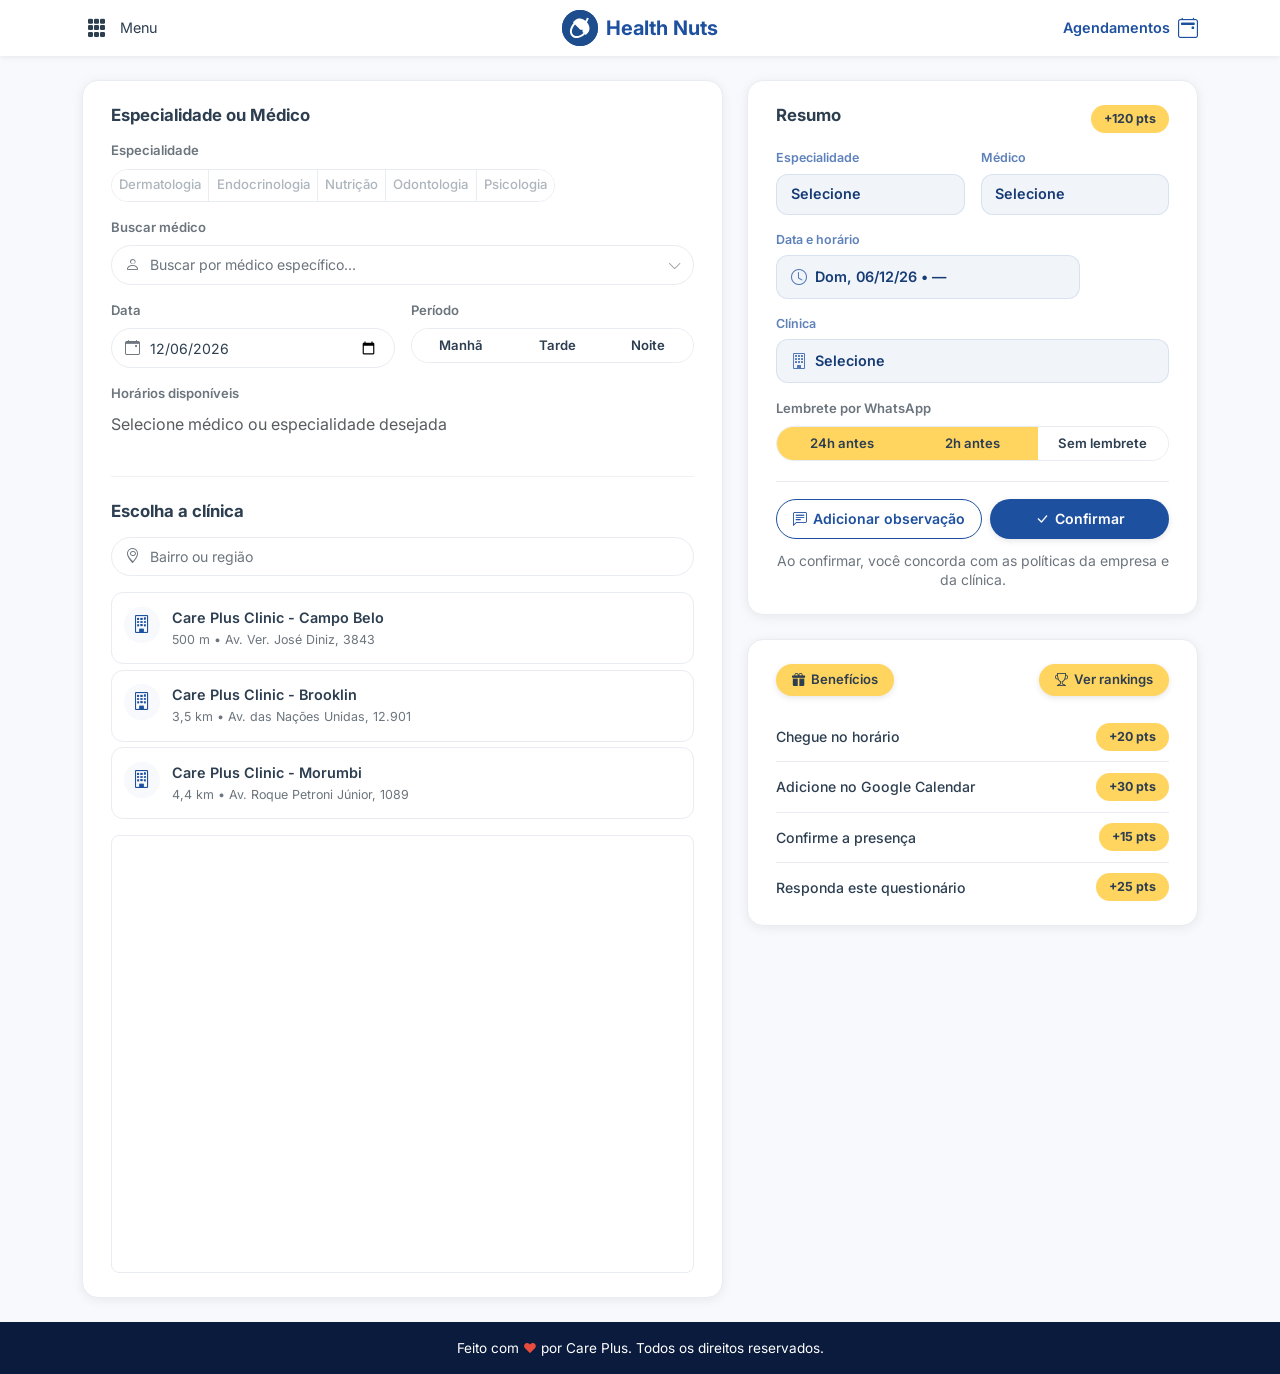
==== commit 557ba170: "pontos do lembrete ajustados" ====
--- a/pages/agendamento.html
+++ b/pages/agendamento.html
@@ -88,7 +88,7 @@
           <section class="dashboard-card schedule-summary-card" aria-labelledby="schedule-summary-title">
             <div class="d-flex justify-content-between align-items-start mb-3">
               <h2 class="dashboard-card__title mb-0" id="schedule-summary-title">Resumo</h2>
-              <span class="badge-pts badge-pts--yellow">+80 pts</span>
+              <span class="badge-pts badge-pts--yellow">+120 pts</span>
             </div>
 
             <!-- Especialidade e médico em duas colunas (Figma) -->
@@ -126,7 +126,7 @@
             <p class="schedule-field-label mb-2">Lembrete por WhatsApp</p>
             <div class="ranking-filters__toggle w-100 flex-wrap mb-0" id="schedule-reminder" role="group" aria-label="Lembrete por WhatsApp">
               <button type="button" class="ranking-filters__toggle-btn ranking-filters__toggle-btn--accent-active" data-reminder="24h">24h antes</button>
-              <button type="button" class="ranking-filters__toggle-btn" data-reminder="2h">2h antes</button>
+              <button type="button" class="ranking-filters__toggle-btn ranking-filters__toggle-btn--accent-active" data-reminder="2h">2h antes</button>
               <button type="button" class="ranking-filters__toggle-btn" data-reminder="none">Sem lembrete</button>
             </div>
 
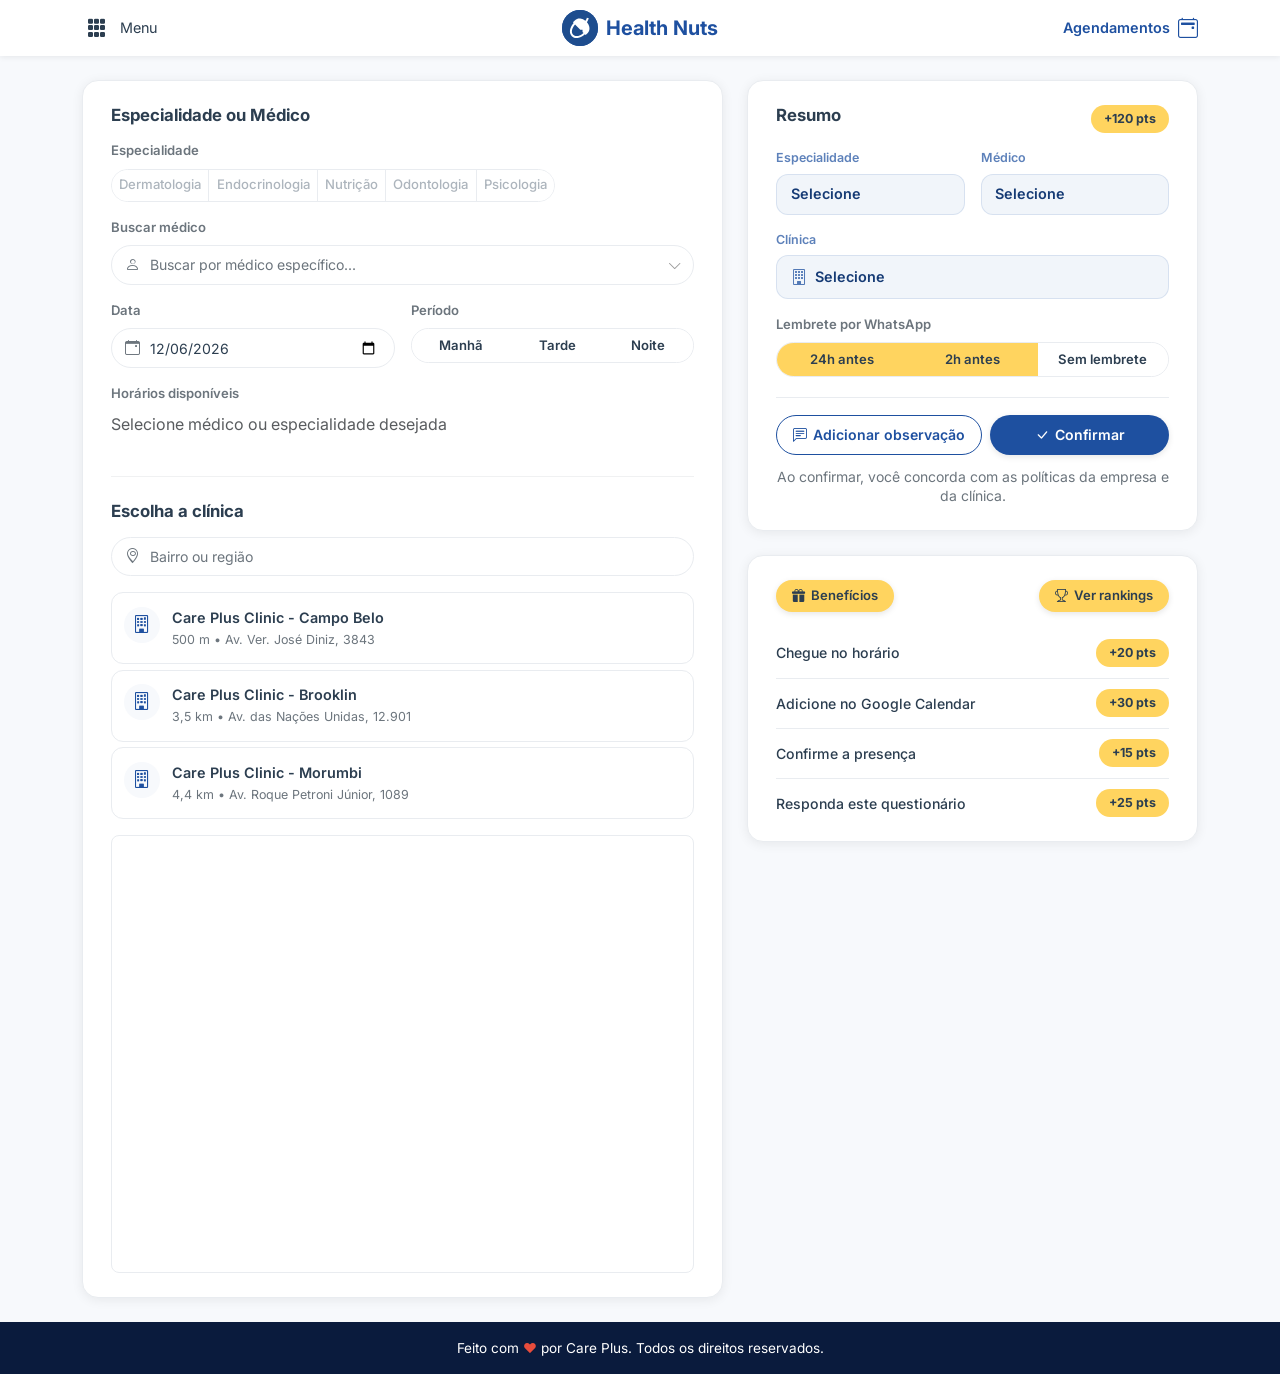
==== commit f5a90dad: "Responsividade filtro de periodo" ====
--- a/pages/agendamento.html
+++ b/pages/agendamento.html
@@ -107,13 +107,6 @@
               </div>
             </div>
 
-            <div class="mb-3">
-              <div class="schedule-summary-label" id="lbl-summary-datetime">Data e horário</div>
-              <div class="schedule-summary-field schedule-summary-field--datetime d-flex align-items-center gap-2" id="summary-datetime-wrap" aria-labelledby="lbl-summary-datetime">
-                <i class="bi bi-clock schedule-summary-field__icon" aria-hidden="true"></i>
-                <span id="summary-datetime">Qua, 03/10/25 • 09:00</span>
-              </div>
-            </div>
 
             <div class="mb-3">
               <div class="schedule-summary-label" id="lbl-summary-clinic">Clínica</div>
--- a/css/style.css
+++ b/css/style.css
@@ -661,11 +661,16 @@
   background: var(--color-card);
   color: var(--bs-gray-500);
   border: none;
+  border-radius: 0;
   font-size: 0.82rem;
   font-weight: 600;
   padding: 0.4rem 1rem;
   cursor: pointer;
   transition: all var(--transition-base);
+}
+
+.specialties-filters__toggle-btn:not(:last-child) {
+  border-right: 1px solid var(--color-border);
 }
 
 .specialties-filters__toggle-btn:hover {
@@ -1153,7 +1158,6 @@
   .schedule-summary-field--datetime {
     width: auto;
     min-width: 11rem;
-    max-width: 19rem;
   }
 }
 
@@ -1361,4 +1365,174 @@
 .is-invalid {
   border: 2px solid #dc3545 !important;
   border-radius: 6px;
+}
+
+/* ===== Página Benefícios ===== */
+.benefits-category-pills {
+  max-width: 100%;
+  overflow-x: auto;
+  -webkit-overflow-scrolling: touch;
+}
+
+/* Pills de categoria na toolbar de benefícios: um pouco maiores que o padrão do ranking */
+.benefits-category-pills .specialties-filters__pill {
+  font-size: 0.88rem;
+  font-weight: 600;
+  padding: 0.5rem 0.75rem;
+}
+
+.benefits-rewards-toolbar__search {
+  flex: 1 1 10rem;
+  min-width: 0;
+  max-width: none;
+}
+
+@media (min-width: 992px) {
+  .benefits-rewards-toolbar .specialties-filters__pills {
+    flex-shrink: 0;
+  }
+}
+
+.benefits-wallet {
+  display: flex;
+  gap: 1rem;
+  align-items: stretch;
+  background: linear-gradient(135deg, var(--color-accent) 0%, var(--color-accent-hover) 100%);
+  border-radius: var(--radius-card);
+  padding: 1.25rem 1.35rem;
+  box-shadow: var(--shadow-btn);
+}
+
+.benefits-wallet__icon-wrap {
+  width: 48px;
+  height: 48px;
+  border-radius: 50%;
+  background: rgba(255, 255, 255, 0.45);
+  display: flex;
+  align-items: center;
+  justify-content: center;
+  flex-shrink: 0;
+}
+
+.benefits-wallet__icon {
+  font-size: 1.35rem;
+  color: var(--color-text);
+}
+
+.benefits-wallet__body {
+  flex: 1;
+  min-width: 0;
+  display: flex;
+  flex-direction: column;
+  justify-content: center;
+  gap: 0.15rem;
+}
+
+.benefits-wallet__label {
+  font-size: 0.75rem;
+  font-weight: 600;
+  color: var(--color-text);
+  opacity: 0.75;
+}
+
+.benefits-wallet__balance {
+  font-size: 1.65rem;
+  font-weight: 700;
+  color: var(--color-text);
+  line-height: 1.2;
+}
+
+.benefits-wallet__weekly {
+  align-self: flex-end;
+  margin-top: 0.5rem;
+  font-size: 0.8rem;
+  font-weight: 600;
+  color: var(--color-text);
+  opacity: 0.85;
+}
+
+.benefits-earn__row {
+  background-color: rgba(255, 212, 95, 0.28);
+  border: 1px solid rgba(255, 201, 50, 0.5);
+  border-radius: var(--radius-stat);
+  transition: box-shadow var(--transition-base), border-color var(--transition-base);
+}
+
+.benefits-earn__row:hover {
+  box-shadow: 0 2px 10px rgba(0, 0, 0, 0.06);
+  border-color: var(--color-accent-hover);
+}
+
+.benefits-earn__title {
+  font-weight: 600;
+  font-size: 0.9rem;
+  color: var(--color-text);
+}
+
+.benefits-earn__link {
+  color: var(--color-primary);
+  font-weight: 600;
+  transition: color var(--transition-base);
+}
+
+.benefits-earn__link:hover {
+  color: var(--color-primary-dark);
+  text-decoration: underline;
+}
+
+.benefit-reward-card {
+  border: 1px solid var(--color-border);
+  border-radius: var(--radius-stat);
+  padding: 1rem 1.1rem;
+  background: var(--color-card);
+  transition: box-shadow var(--transition-base), border-color var(--transition-base);
+}
+
+.benefit-reward-card:hover {
+  box-shadow: 0 2px 12px rgba(0, 0, 0, 0.08);
+  border-color: var(--color-primary);
+}
+
+.benefit-reward-card__title {
+  font-size: 0.95rem;
+  font-weight: 700;
+  color: var(--color-primary);
+  margin: 0;
+}
+
+.benefit-reward-card__desc {
+  color: var(--color-text-secondary);
+}
+
+.benefit-reward-card__tag-cat {
+  background-color: var(--color-bg);
+  color: var(--color-text-secondary);
+  font-weight: 600;
+  font-size: 0.72rem;
+  border: 1px solid var(--color-border);
+}
+
+.benefit-reward-card__cta {
+  white-space: nowrap;
+}
+
+.benefit-reward-card__foot {
+  border-top: 1px solid var(--color-border);
+}
+
+.redemption-history__row {
+  border-bottom: 1px solid var(--color-border);
+}
+
+.redemption-history__row:last-of-type {
+  border-bottom: none;
+}
+
+.redemption-history__title {
+  color: var(--color-text);
+  font-size: 0.9rem;
+}
+
+.redemption-history__nuts {
+  font-size: 0.88rem;
 }
--- a/css/responsive.css
+++ b/css/responsive.css
@@ -197,7 +197,7 @@
 }
 
 /* Agendamento: período em telas estreitas */
-@media (max-width: 575.98px) {
+@media (max-width: 360px) {
   #schedule-period.ranking-filters__toggle {
     flex-direction: column;
   }
@@ -205,7 +205,4 @@
   #schedule-period .ranking-filters__toggle-btn {
     width: 100%;
   }
-
-
-
-}
+}
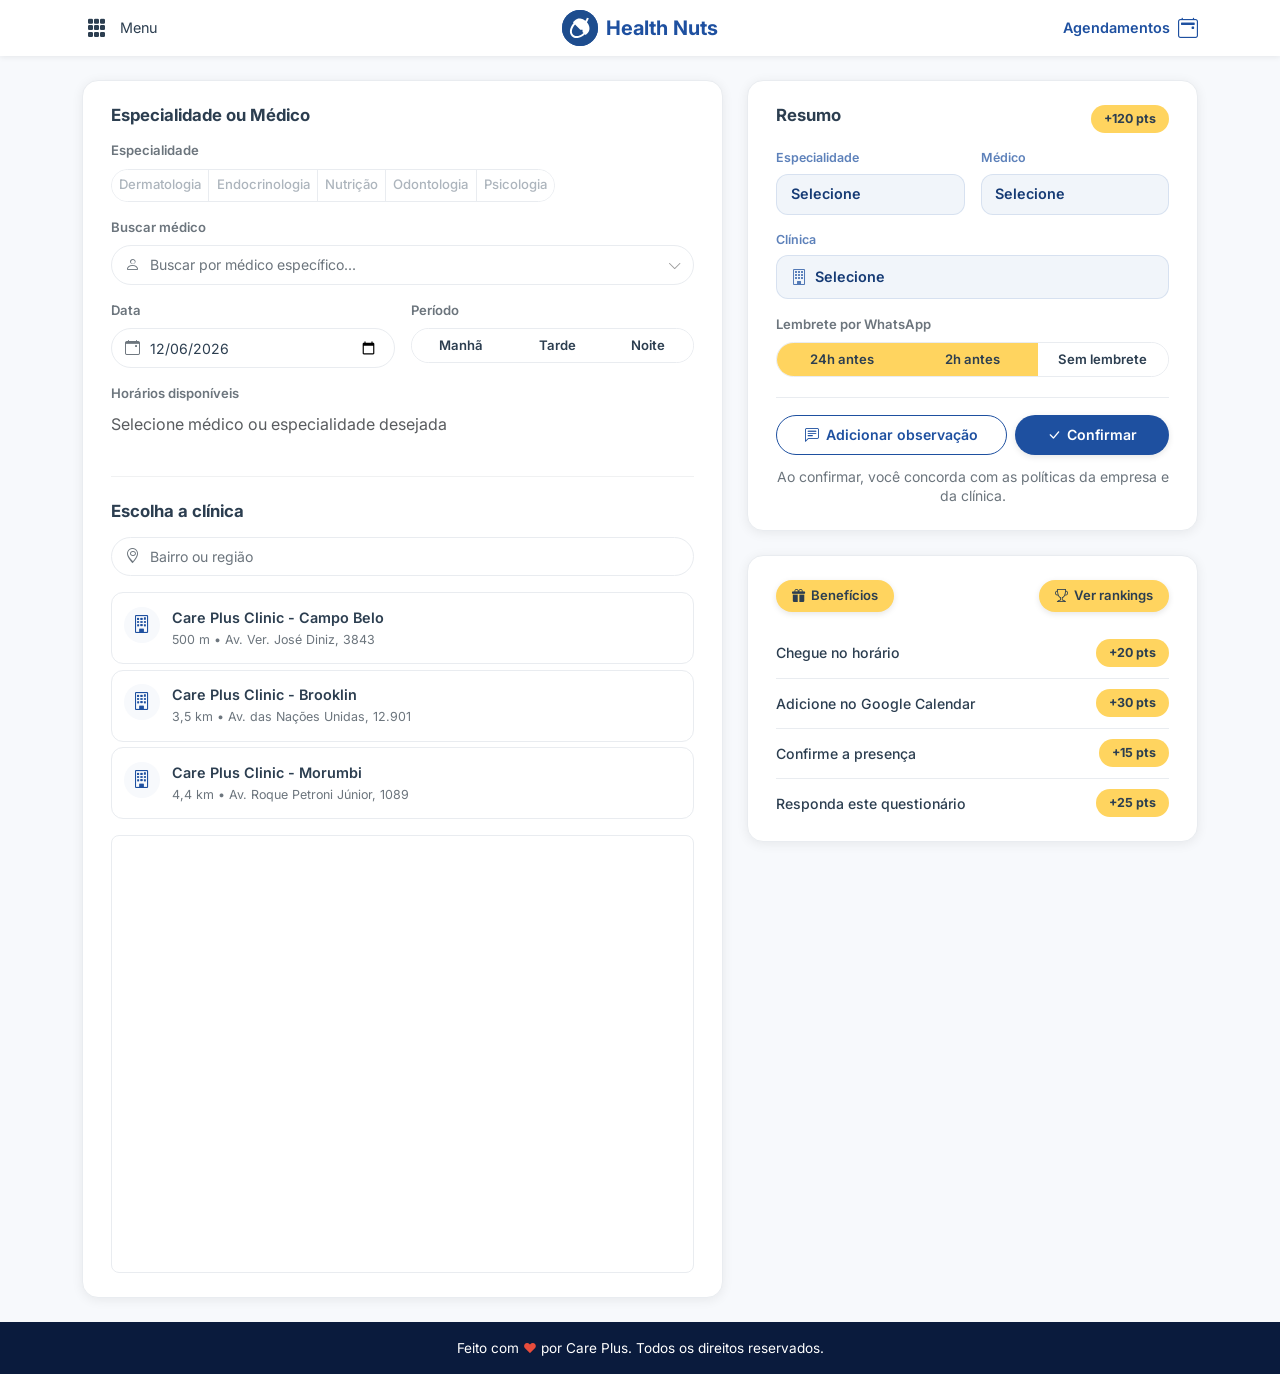
==== commit 1c52fa85: "botao de beneficios e largura do botao de observacao" ====
--- a/pages/agendamento.html
+++ b/pages/agendamento.html
@@ -129,7 +129,7 @@
                 <textarea class="form-control schedule-summary-observation-input mb-2" id="schedule-observation" rows="2" placeholder="Digite sua observação para a clínica…"></textarea>
               </div>
               <div class="d-flex flex-wrap gap-2 align-items-stretch schedule-summary-footer__actions">
-                <button type="button" class="btn schedule-summary-btn-outline flex-shrink-0" data-bs-toggle="collapse" data-bs-target="#schedule-observation-collapse" aria-expanded="false" aria-controls="schedule-observation-collapse">
+                <button type="button" class="btn schedule-summary-btn-outline flex-grow-1" data-bs-toggle="collapse" data-bs-target="#schedule-observation-collapse" aria-expanded="false" aria-controls="schedule-observation-collapse">
                   <i class="bi bi-chat-left-text" aria-hidden="true"></i> Adicionar observação
                 </button>
                 <button type="button" class="btn btn-primary-custom schedule-summary-btn-confirm flex-grow-1" id="btn-confirm-schedule">
@@ -145,9 +145,9 @@
           <section class="dashboard-card" aria-labelledby="schedule-benefits-title">
             <div class="d-flex flex-wrap justify-content-between align-items-center gap-2 mb-3">
               <h2 class="dashboard-card__title mb-0 visually-hidden" id="schedule-benefits-title">Benefícios</h2>
-              <span class="btn-accent schedule-benefits-tag mb-0">
+              <a href="beneficios.html" class="btn btn-accent btn-sm">
                 <i class="bi bi-gift-fill" aria-hidden="true"></i> Benefícios
-              </span>
+              </a>
               <a href="rankings.html" class="btn btn-accent btn-sm">
                 <i class="bi bi-trophy" aria-hidden="true"></i> Ver rankings
               </a>
--- a/css/style.css
+++ b/css/style.css
@@ -1181,6 +1181,7 @@
   padding: 0.5rem 1rem;
   display: inline-flex;
   align-items: center;
+  justify-content: center;
   gap: 0.4rem;
   transition: background-color var(--transition-base), color var(--transition-base), border-color var(--transition-base);
 }
@@ -1291,11 +1292,6 @@
 }
 
 /* ===== Agendamento: benefícios (card lateral) ===== */
-.schedule-benefits-tag {
-  cursor: default;
-  pointer-events: none;
-}
-
 .schedule-benefits-list__row {
   display: flex;
   align-items: center;
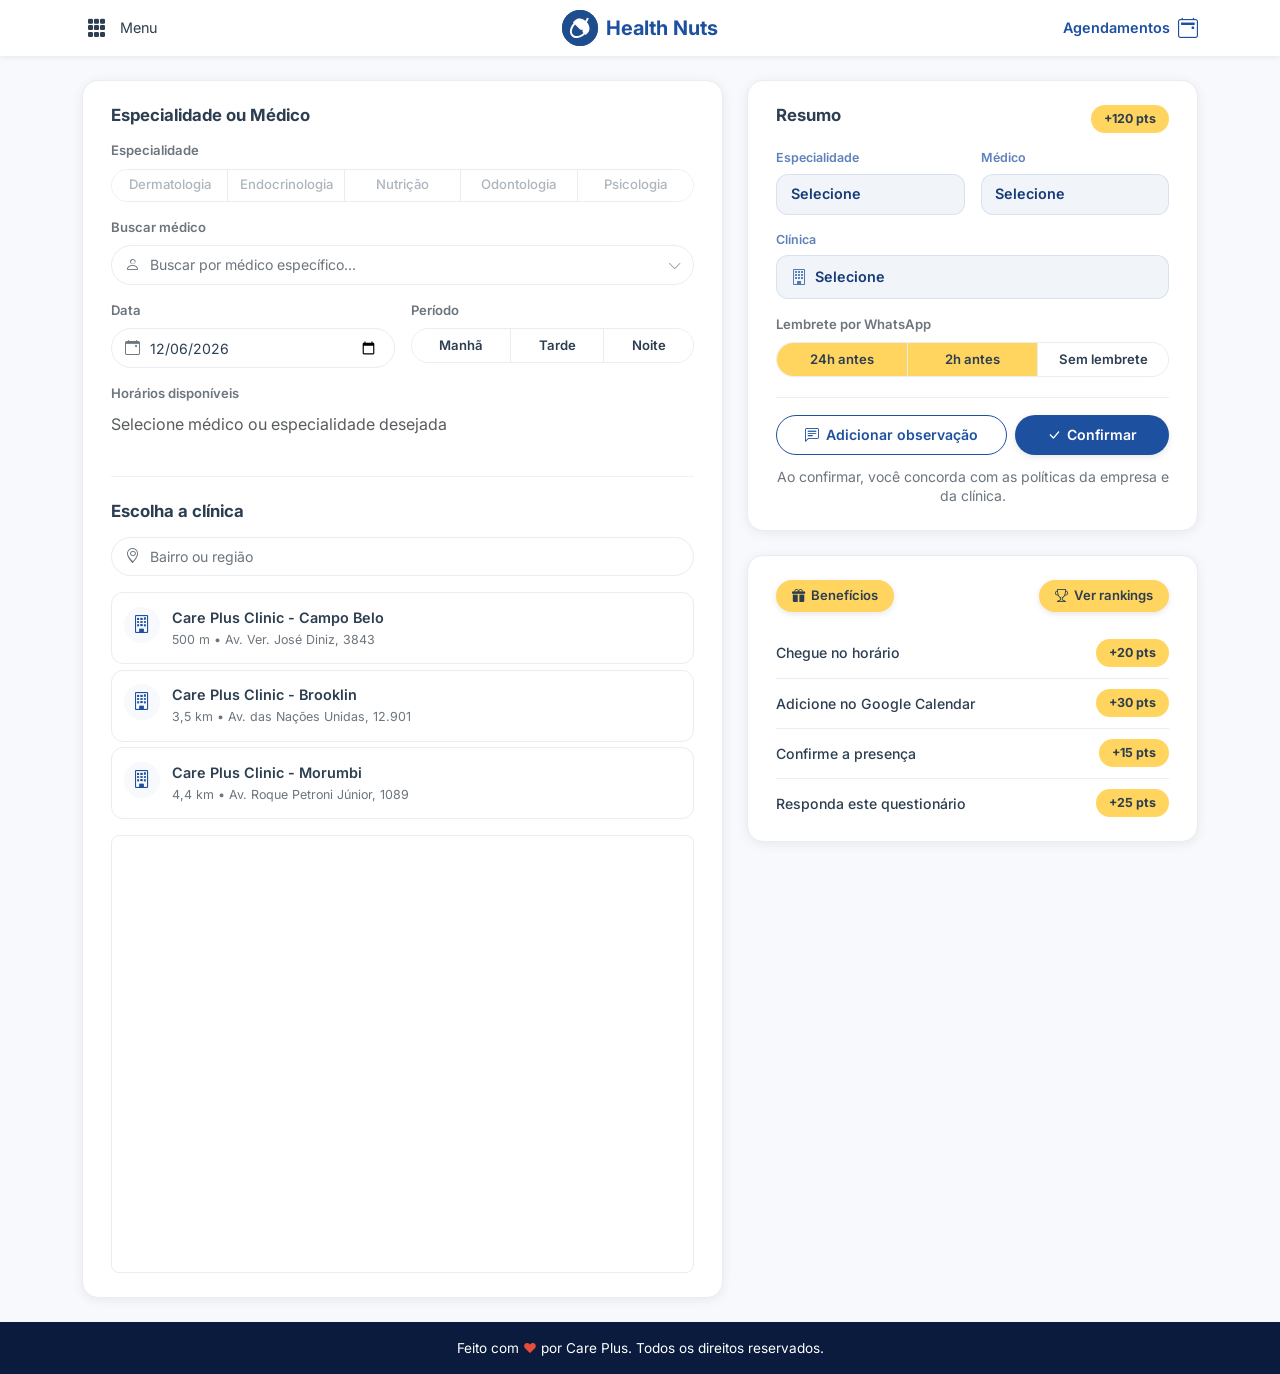
==== commit 100aab45: "filtros de agendamento responsivos" ====
--- a/pages/agendamento.html
+++ b/pages/agendamento.html
@@ -48,10 +48,10 @@
                 </div>
                 <div class="col-md-6">
                   <p class="schedule-field-label mb-2">Período</p>
-                  <div class="ranking-filters__toggle w-100 flex-wrap" id="schedule-period" role="group" aria-label="Período do dia">
-                    <button type="button" class="ranking-filters__toggle-btn flex-grow-1" data-period="manha">Manhã</button>
-                    <button type="button" class="ranking-filters__toggle-btn flex-grow-1" data-period="tarde">Tarde</button>
-                    <button type="button" class="ranking-filters__toggle-btn flex-grow-1" data-period="noite">Noite</button>
+                  <div class="scheduling-filters__toggle w-100 flex-wrap" id="schedule-period" role="group" aria-label="Período do dia">
+                    <button type="button" class="scheduling-filters__toggle-btn flex-grow-1" data-period="manha">Manhã</button>
+                    <button type="button" class="scheduling-filters__toggle-btn flex-grow-1" data-period="tarde">Tarde</button>
+                    <button type="button" class="scheduling-filters__toggle-btn flex-grow-1" data-period="noite">Noite</button>
                   </div>
                 </div>
               </div>
@@ -117,10 +117,10 @@
             </div>
 
             <p class="schedule-field-label mb-2">Lembrete por WhatsApp</p>
-            <div class="ranking-filters__toggle w-100 flex-wrap mb-0" id="schedule-reminder" role="group" aria-label="Lembrete por WhatsApp">
-              <button type="button" class="ranking-filters__toggle-btn ranking-filters__toggle-btn--accent-active" data-reminder="24h">24h antes</button>
-              <button type="button" class="ranking-filters__toggle-btn ranking-filters__toggle-btn--accent-active" data-reminder="2h">2h antes</button>
-              <button type="button" class="ranking-filters__toggle-btn" data-reminder="none">Sem lembrete</button>
+            <div class="scheduling-filters__toggle w-100 flex-wrap mb-0" id="schedule-reminder" role="group" aria-label="Lembrete por WhatsApp">
+              <button type="button" class="scheduling-filters__toggle-btn scheduling-filters__toggle-btn--accent-active" data-reminder="24h">24h antes</button>
+              <button type="button" class="scheduling-filters__toggle-btn scheduling-filters__toggle-btn--accent-active" data-reminder="2h">2h antes</button>
+              <button type="button" class="scheduling-filters__toggle-btn" data-reminder="none">Sem lembrete</button>
             </div>
 
             <footer class="schedule-summary-footer">
--- a/css/style.css
+++ b/css/style.css
@@ -619,17 +619,18 @@
   color: var(--color-white);
 }
 
-.ranking-filters__toggle {
+.scheduling-filters__toggle {
   display: inline-flex;
   border: 1px solid var(--color-border);
   border-radius: var(--radius-btn);
   overflow: hidden;
 }
 
-.ranking-filters__toggle-btn {
+.scheduling-filters__toggle-btn {
   background: var(--color-card);
   color: var(--color-text);
   border: none;
+  border-right: 1px solid var(--color-border); 
   font-size: 0.82rem;
   font-weight: 600;
   padding: 0.4rem 1rem;
@@ -637,16 +638,20 @@
   transition: all var(--transition-base);
 }
 
-.ranking-filters__toggle-btn:hover {
+.scheduling-filters__toggle-btn:last-child {
+  border-right: none;
+}
+
+.scheduling-filters__toggle-btn:hover {
   color: var(--color-primary);
 }
 
-.ranking-filters__toggle-btn--active {
+.scheduling-filters__toggle-btn--active {
   background-color: var(--color-primary);
   color: var(--color-white);
 }
 
-.ranking-filters__toggle-btn--active:hover {
+.scheduling-filters__toggle-btn--active:hover {
   color: var(--color-white);
 }
 
@@ -675,6 +680,7 @@
 
 .specialties-filters__toggle-btn:hover {
   color: var(--color-accent-hover);
+  
 }
 
 .specialties-filters__toggle-btn--active {
@@ -915,7 +921,8 @@
 
 /* ===== Regulamento: Filtros ===== */
 .specialties-filters__pills {
-  display: inline-flex;
+  display: flex;
+  width: 100%;
   gap: 0;
   overflow-x: auto;
   -webkit-overflow-scrolling: touch;
@@ -931,6 +938,7 @@
 }
 
 .specialties-filters__pill {
+  flex: 1;
   background: var(--color-card);
   color: var(--bs-gray-500);
   border: none;
@@ -949,7 +957,6 @@
 }
 
 .specialties-filters__pill:hover {
-  border-color: var(--color-accent-hover);
   color: var(--color-accent-hover);
 }
 
@@ -1103,12 +1110,12 @@
   border-color: var(--color-accent-hover);
 }
 
-.ranking-filters__toggle-btn--accent-active {
+.scheduling-filters__toggle-btn--accent-active {
   background-color: var(--color-accent);
   color: var(--color-text);
 }
 
-.ranking-filters__toggle-btn--accent-active:hover {
+.scheduling-filters__toggle-btn--accent-active:hover {
   background-color: var(--color-accent-hover);
   color: var(--color-text);
 }
--- a/css/responsive.css
+++ b/css/responsive.css
@@ -116,9 +116,6 @@
   flex-wrap: wrap;
 }
 
-.specialties-filters__pills {
-  flex-wrap: wrap;
-}
 
 .points-history__item {
   flex-wrap: wrap;
@@ -144,7 +141,7 @@
   width: 100%;
 }
 
-#schedule-reminder .ranking-filters__toggle-btn {
+#schedule-reminder .scheduling-filters__toggle-btn {
   flex: 1;
 }
 
@@ -155,10 +152,6 @@
   }
 
   .ranking-filters__pills {
-    flex-wrap: nowrap;
-  }
-
-  .specialties-filters__pills {
     flex-wrap: nowrap;
   }
 
@@ -198,11 +191,31 @@
 
 /* Agendamento: período em telas estreitas */
 @media (max-width: 360px) {
-  #schedule-period.ranking-filters__toggle {
+  #schedule-period.scheduling-filters__toggle {
     flex-direction: column;
   }
 
-  #schedule-period .ranking-filters__toggle-btn {
+  #schedule-period .scheduling-filters__toggle-btn {
     width: 100%;
   }
 }
+
+/* Filtro de especialidades empilhando quando ele fica maior que a largura da tela */
+@media (max-width: 510px) {
+  .specialties-filters__pills {
+    display: flex;
+    flex-direction: column;
+    width: 100%;
+  }
+
+  .specialties-filters__pill {
+    width: 100%;
+    border-right: none; 
+    border-bottom: 1px solid var(--color-border);
+    text-align: center; 
+  }
+
+  .specialties-filters__pill:last-child {
+    border-bottom: none;
+  }
+}
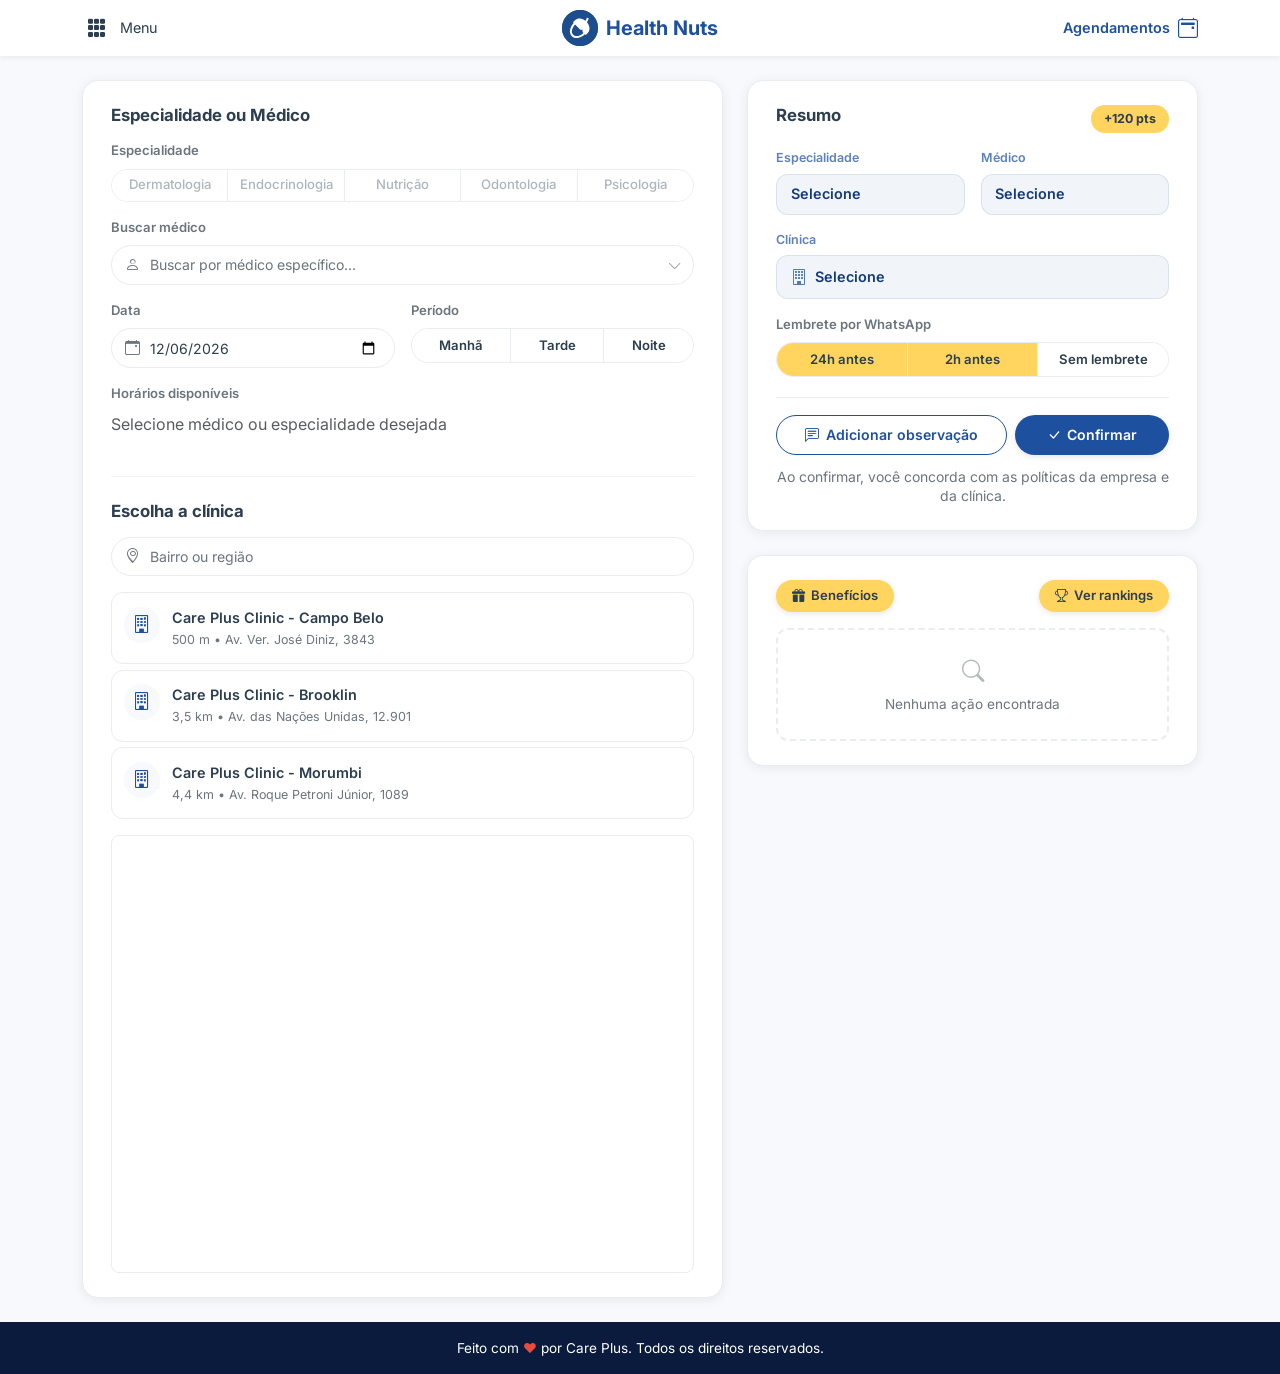
==== commit bbc5109b: "padronizando acoes na pagina de agendamento" ====
--- a/pages/agendamento.html
+++ b/pages/agendamento.html
@@ -152,8 +152,9 @@
                 <i class="bi bi-trophy" aria-hidden="true"></i> Ver rankings
               </a>
             </div>
-            <ul class="schedule-benefits-list list-unstyled mb-0" id="schedule-benefits-list"></ul>
+            <ul class="list-unstyled mb-0" id="actions-list"></ul>
           </section>
+
         </div>
       </div>
     </div>
--- a/css/style.css
+++ b/css/style.css
@@ -838,8 +838,7 @@
 }
 
 .ranking-general__info {
-  flex: 1;
-  min-width: 0;
+  flex: 1 1 150px;
   display: flex;
   flex-direction: column;
   gap: 0.1rem;
@@ -860,8 +859,7 @@
   font-size: 0.82rem;
   font-weight: 600;
   color: var(--color-success);
-  white-space: nowrap;
-  flex-shrink: 0;
+  text-wrap: wrap;
 }
 
 /* ===== Rankings: Historico de Pontos ===== */
@@ -991,7 +989,7 @@
 
 .actions__info {
   flex: 1;
-  min-width: 0;
+  min-width: 120px;
   display: flex;
   flex-direction: column;
   gap: 0.1rem;
@@ -1012,7 +1010,8 @@
   display: flex;
   align-items: center;
   gap: 0.75rem;
-  flex-shrink: 0;
+  flex-wrap: wrap;
+  min-width: 0;
 }
 
 .actions__nuts,
@@ -1298,27 +1297,6 @@
   display: block;
 }
 
-/* ===== Agendamento: benefícios (card lateral) ===== */
-.schedule-benefits-list__row {
-  display: flex;
-  align-items: center;
-  justify-content: space-between;
-  gap: 0.75rem;
-  padding: 0.65rem 0;
-  border-bottom: 1px solid var(--color-border);
-}
-
-.schedule-benefits-list__row:last-child {
-  border-bottom: none;
-  padding-bottom: 0;
-}
-
-.schedule-benefits-list__label {
-  font-size: 0.88rem;
-  font-weight: 500;
-  color: var(--color-text);
-}
-
 .schedule-legal {
   line-height: 1.35;
 }
--- a/css/responsive.css
+++ b/css/responsive.css
@@ -168,9 +168,7 @@
     font-size: 0.82rem;
   }
 
-  .ranking-general__item {
-    flex-wrap: nowrap;
-  }
+
 }
 
 /* Large devices (>= 992px) — Rankings filters inline */
@@ -218,4 +216,5 @@
   .specialties-filters__pill:last-child {
     border-bottom: none;
   }
-}+}
+
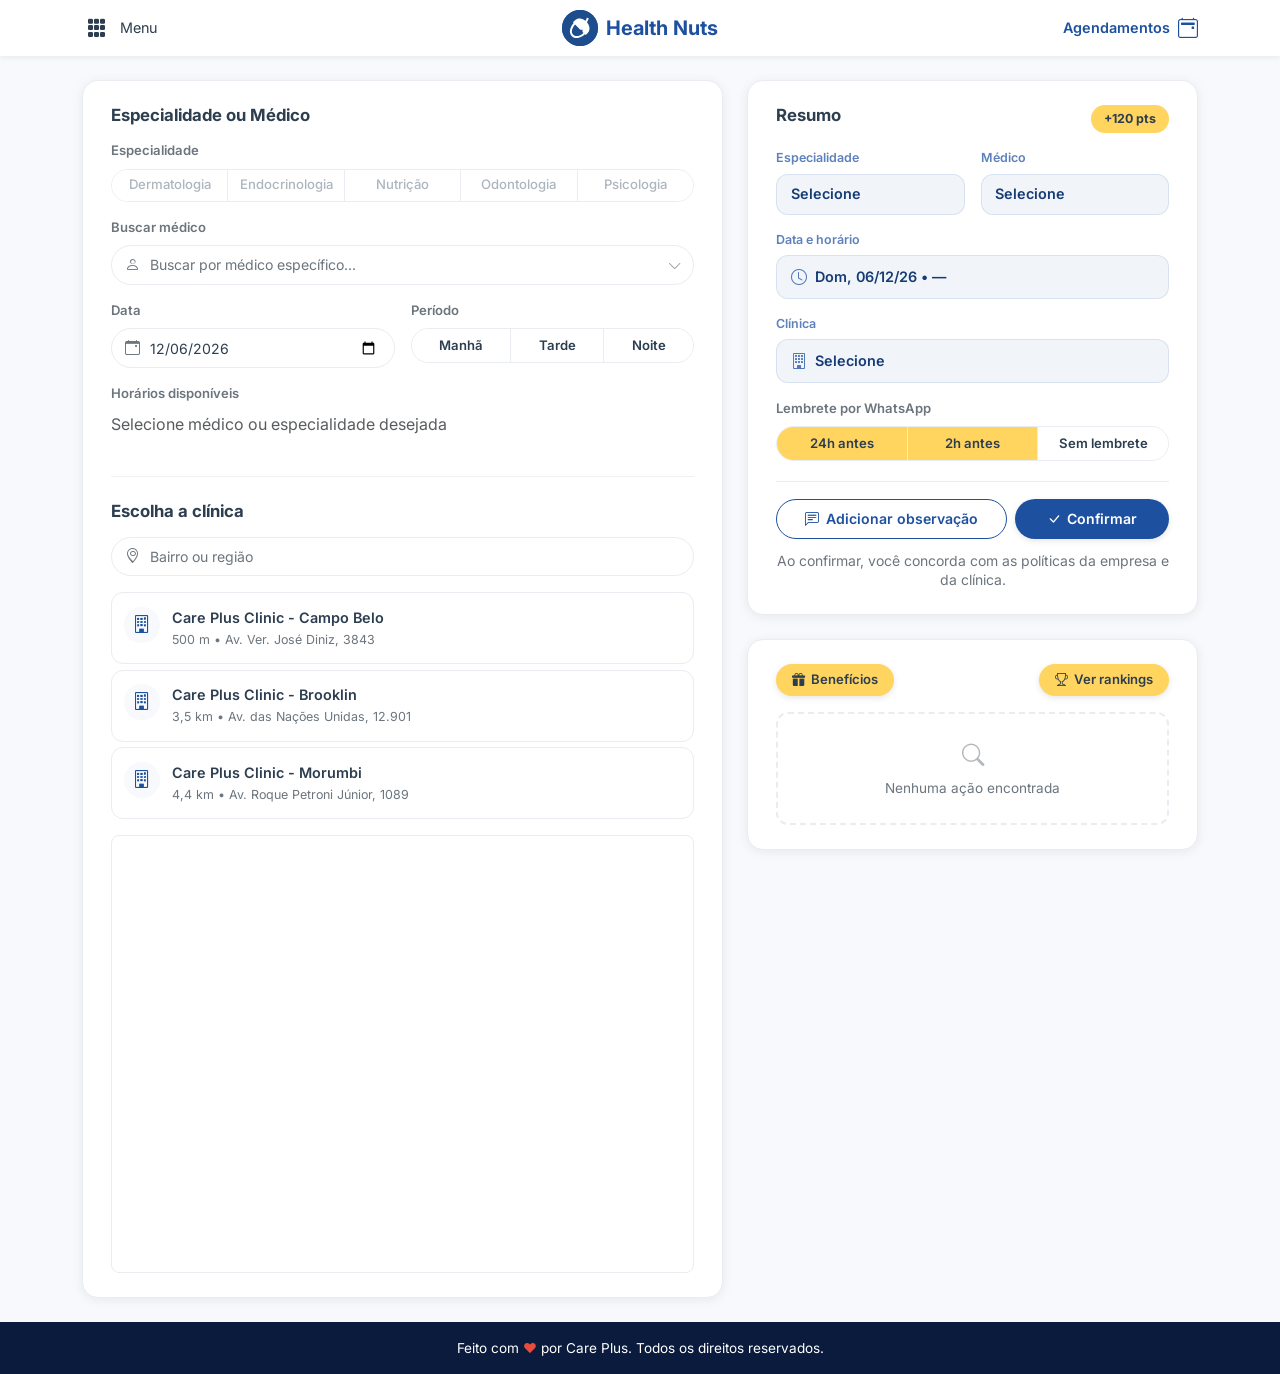
==== commit 27e8ea64: "SummaryDateTime voltando" ====
--- a/pages/agendamento.html
+++ b/pages/agendamento.html
@@ -107,6 +107,13 @@
               </div>
             </div>
 
+            <div class="mb-3">
+              <div class="schedule-summary-label" id="lbl-summary-datetime">Data e horário</div>
+              <div class="schedule-summary-field schedule-summary-field--datetime d-flex align-items-center gap-2" id="summary-datetime-wrap" aria-labelledby="lbl-summary-datetime">
+                <i class="bi bi-clock schedule-summary-field__icon" aria-hidden="true"></i>
+                <span id="summary-datetime">Qua, 03/10/25 • 09:00</span>
+              </div>
+            </div>
 
             <div class="mb-3">
               <div class="schedule-summary-label" id="lbl-summary-clinic">Clínica</div>
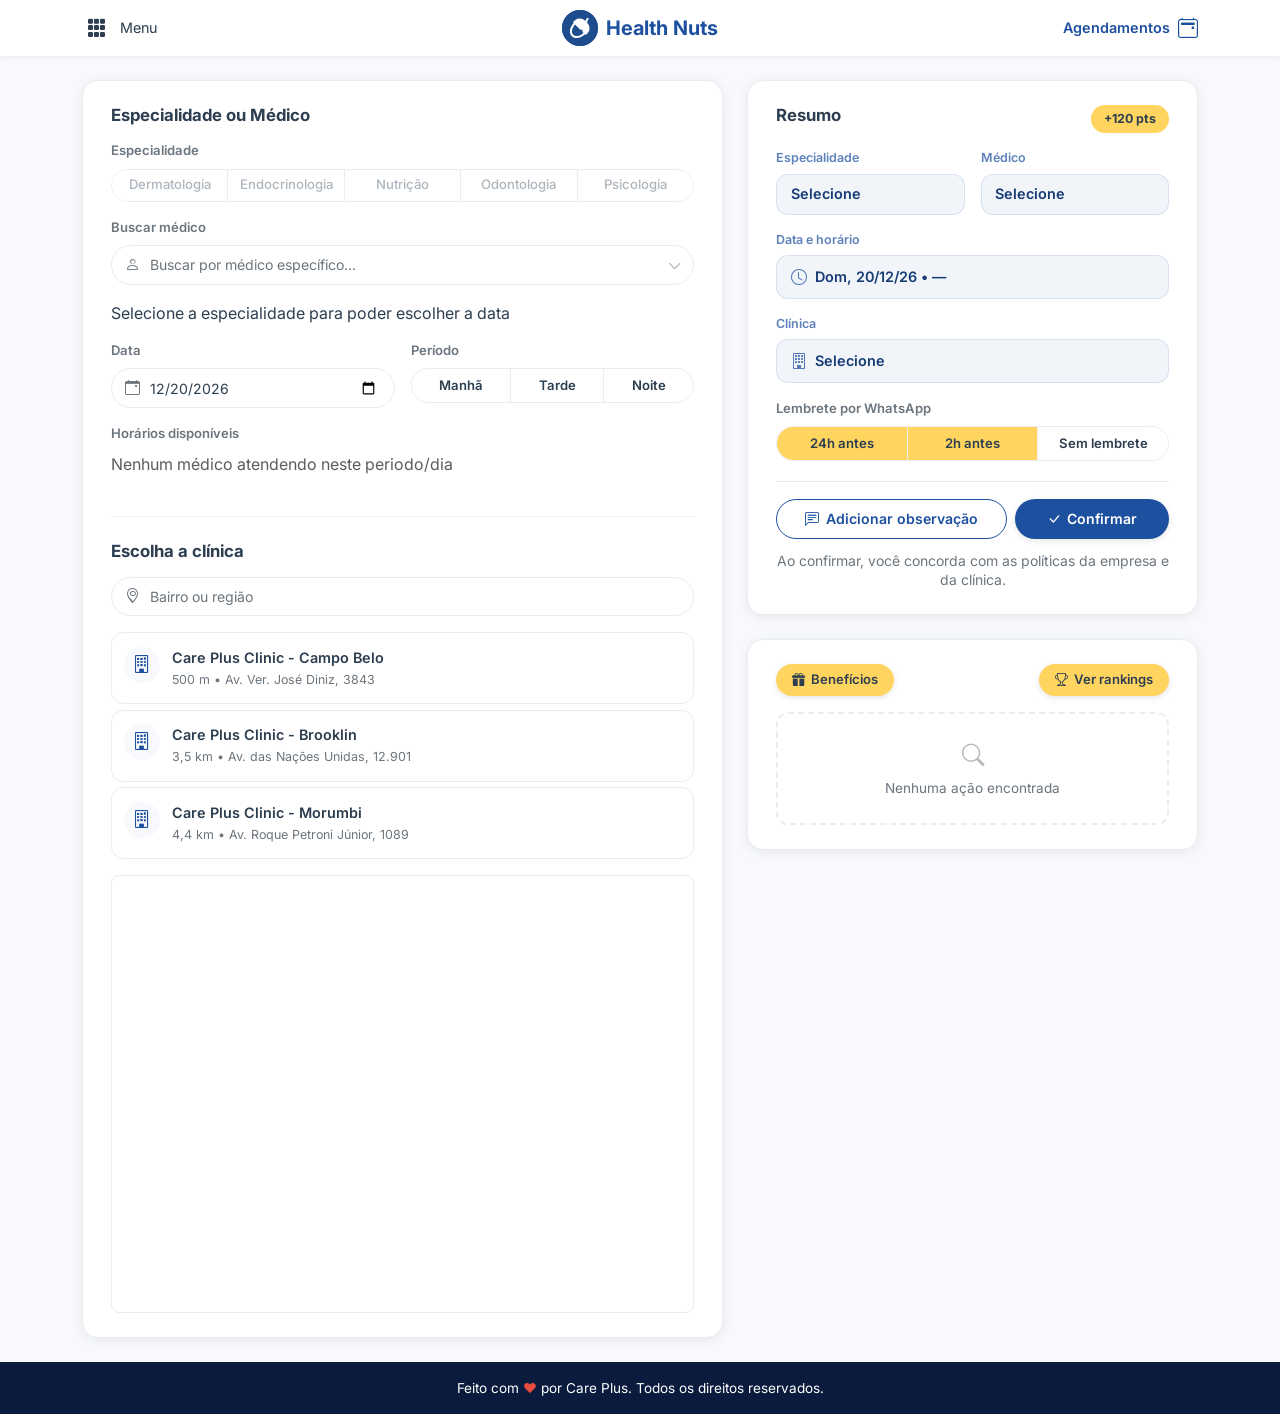
==== commit 0061e036: "Beneficios gamificados no agendamento funcionais" ====
--- a/pages/agendamento.html
+++ b/pages/agendamento.html
@@ -39,6 +39,7 @@
               </div>
 
               <div class="row g-3 mb-3">
+                <p class="mb-0" id="schedule-date-message">Selecione a especialidade para poder escolher a data</p>
                 <div class="col-md-6">
                   <label class="schedule-field-label mb-2 d-block" for="schedule-date">Data</label>
                   <div class="ranking-search">
